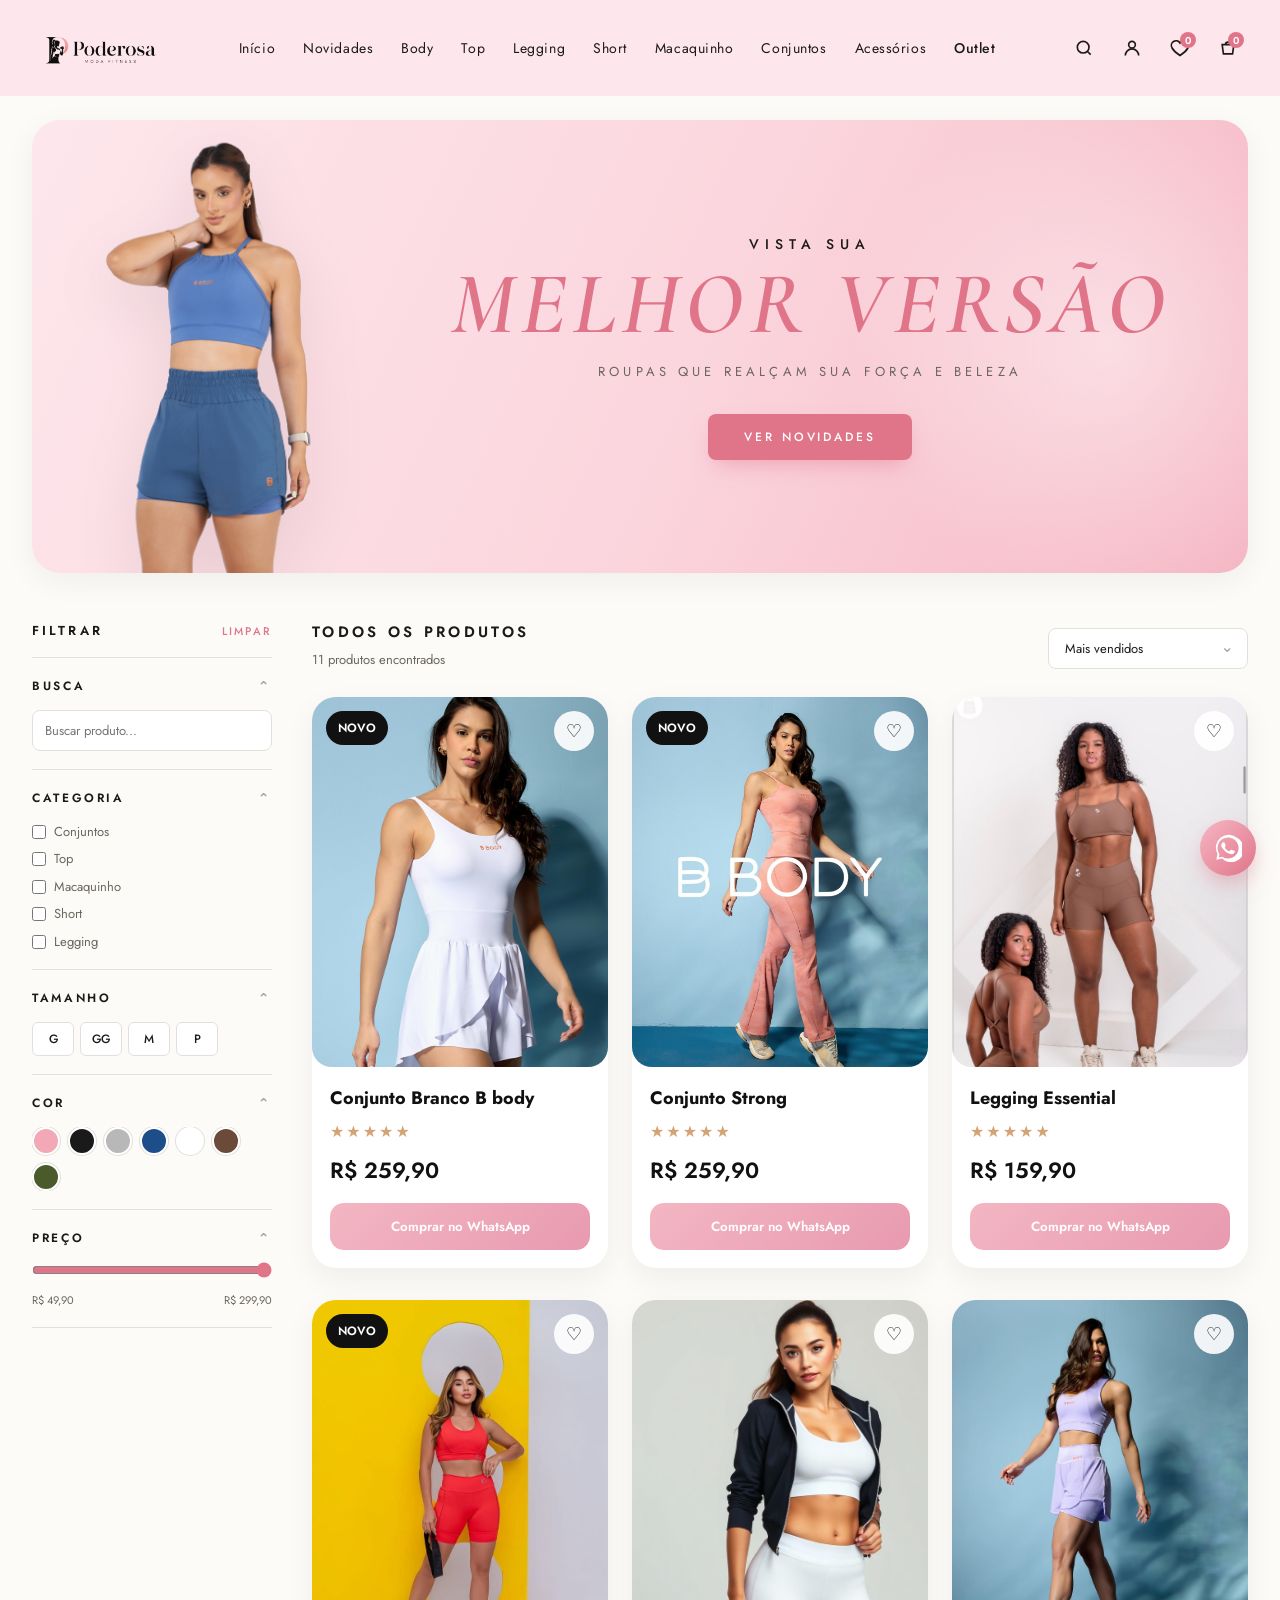
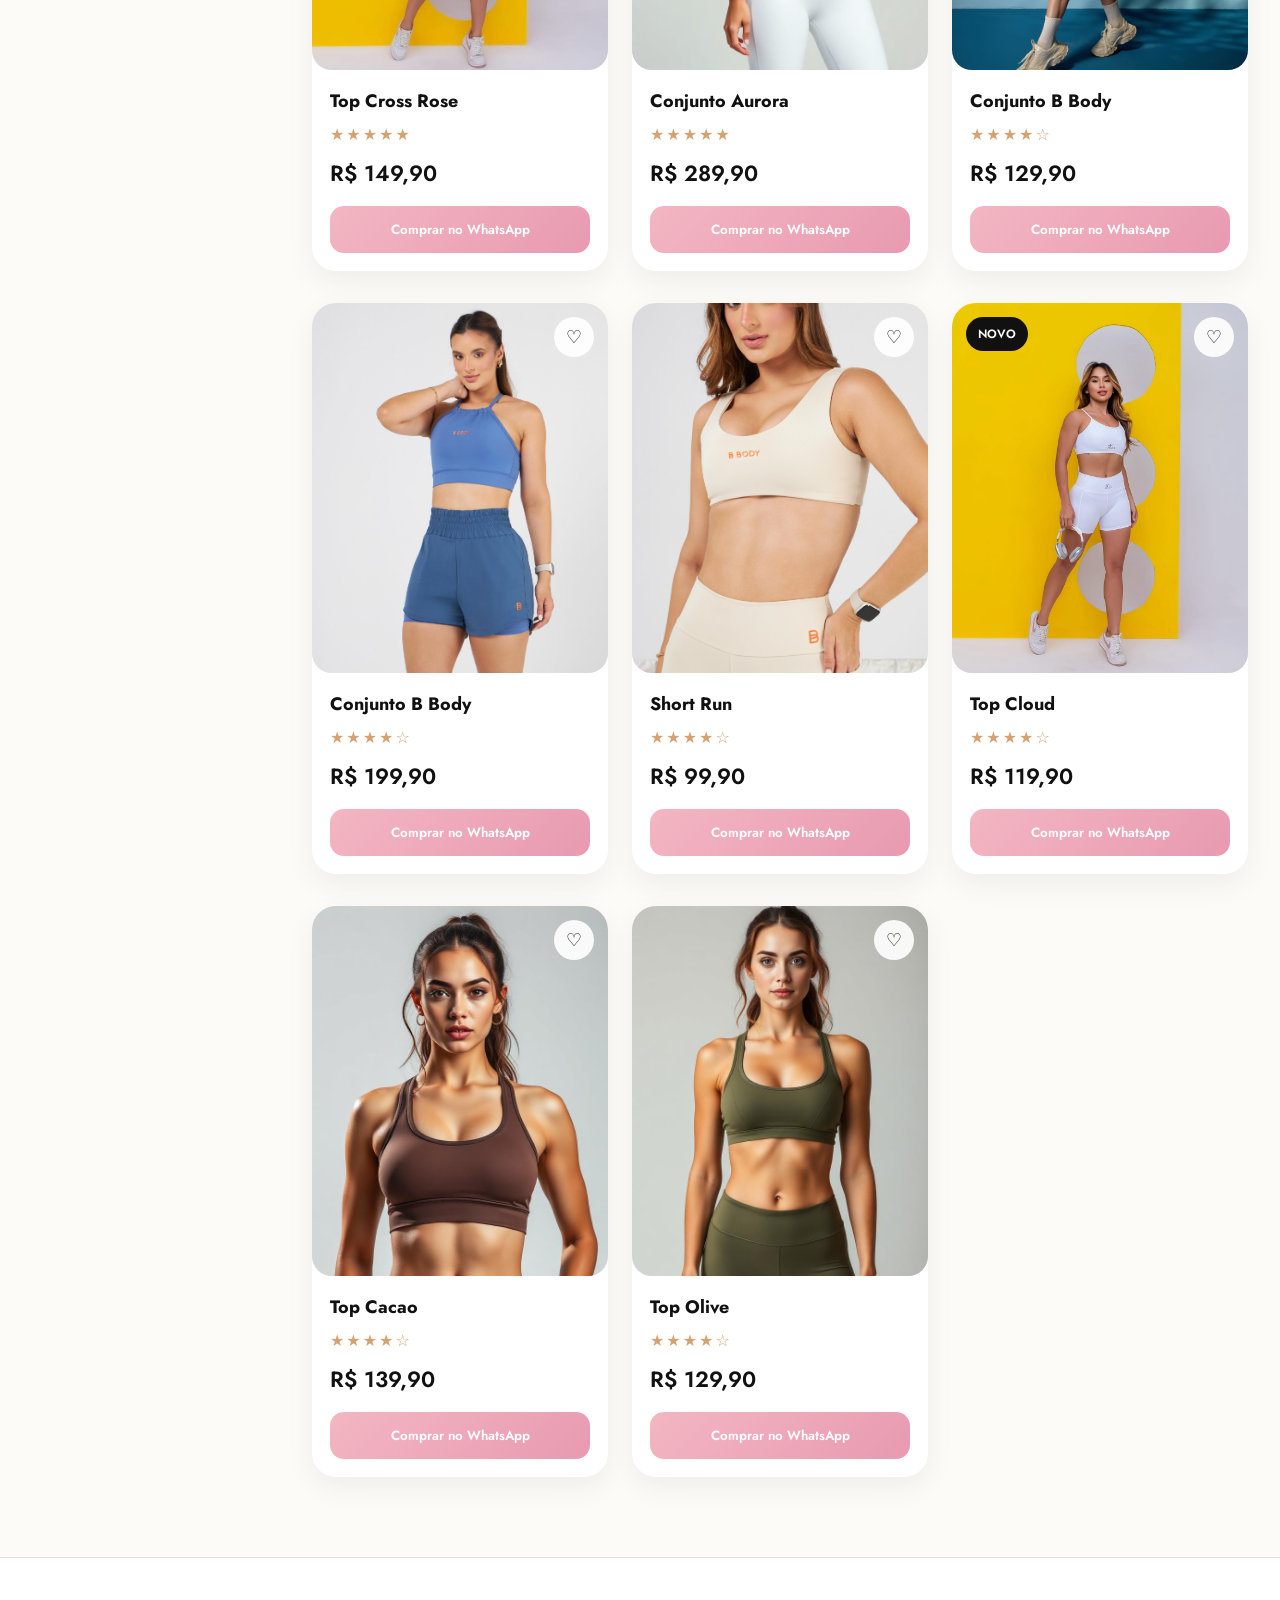
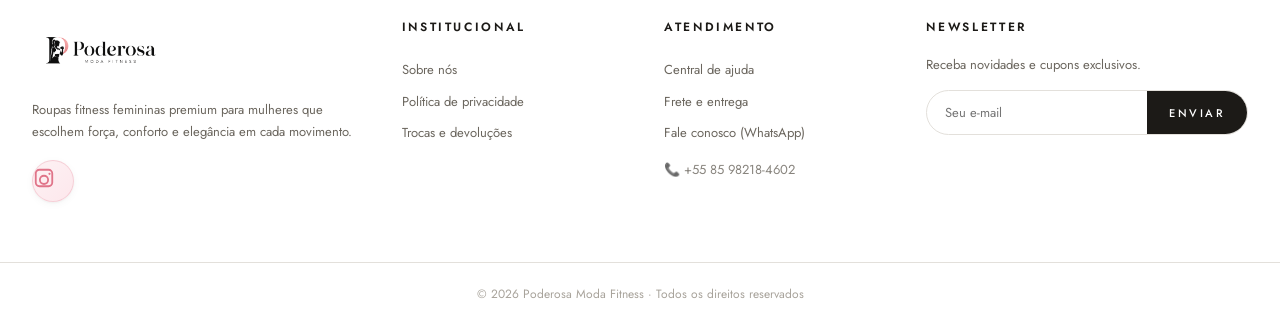
==== index.html @ 2515e21e "Initial commit: Poderosa Moda Fitness" ====
<!DOCTYPE html>
<html lang="pt-BR">
<head>
  <meta charset="UTF-8" />
  <meta name="viewport" content="width=device-width, initial-scale=1.0" />
  <title>Poderosa — Moda Fitness Premium</title>
  <meta name="description" content="Poderosa Moda Fitness — roupas femininas premium para alta performance, conforto e elegância." />
  <link rel="preconnect" href="https://fonts.googleapis.com">
  <link rel="preconnect" href="https://fonts.gstatic.com" crossorigin>
  <link href="https://fonts.googleapis.com/css2?family=Cormorant+Garamond:ital,wght@0,400;0,500;0,600;1,400&family=Jost:wght@300;400;500;600;700&display=swap" rel="stylesheet">
  <link rel="stylesheet" href="style.css" />
</head>
<body>
  <!-- HEADER -->
  <header class="header" id="header">
    <div class="header__inner">
      <a href="#" class="logo">
        <img src="assets/HEADER - Editado.png" alt="Poderosa" class="logo__img" />
      </a>

      <nav class="nav" id="nav">
        <a href="#" class="nav__link nav__link--active">Início</a>
        <a href="#">Novidades</a>
        <a href="#">Body</a>
        <a href="#">Top</a>
        <a href="#">Legging</a>
        <a href="#">Short</a>
        <a href="#">Macaquinho</a>
        <a href="#">Conjuntos</a>
        <a href="#">Acessórios</a>
        <a href="#" class="nav__outlet">Outlet</a>
      </nav>

      <div class="actions">
        <button class="icon-btn" aria-label="Buscar"><svg viewBox="0 0 24 24" fill="none" stroke="currentColor" stroke-width="2"><circle cx="11" cy="11" r="7"/><path d="m20 20-3.5-3.5"/></svg></button>
        <button class="icon-btn" aria-label="Conta"><svg viewBox="0 0 24 24" fill="none" stroke="currentColor" stroke-width="2"><circle cx="12" cy="8" r="4"/><path d="M4 21a8 8 0 0 1 16 0"/></svg></button>
        <button class="icon-btn icon-btn--badge" aria-label="Favoritos">
          <svg viewBox="0 0 24 24" fill="none" stroke="currentColor" stroke-width="2"><path d="M12 21s-7-4.5-9.5-9A5.5 5.5 0 0 1 12 6a5.5 5.5 0 0 1 9.5 6C19 16.5 12 21 12 21z"/></svg>
          <span class="badge">0</span>
        </button>
        <button class="icon-btn icon-btn--badge" aria-label="Carrinho">
          <svg viewBox="0 0 24 24" fill="none" stroke="currentColor" stroke-width="2"><path d="M5 8h14l-1.5 11h-11z"/><path d="M9 8a3 3 0 0 1 6 0"/></svg>
          <span class="badge" id="cartBadge">0</span>
        </button>
        <button class="menu-toggle" id="menuToggle" aria-label="Menu">
          <span></span><span></span><span></span>
        </button>
      </div>
    </div>
  </header>

  <!-- HERO -->
  <section class="hero">
    <div class="hero__card">
      <img src="assets/hero model 2.png" alt="Modelo fitness" class="hero__model" />
      <div class="hero__content">
        <p class="hero__eyebrow">VISTA SUA</p>
        <h1 class="hero__title">Melhor Versão</h1>
        <p class="hero__sub">Roupas que realçam sua força e beleza</p>
        <a href="#produtos" class="btn btn--primary">VER NOVIDADES</a>
      </div>
    </div>
  </section>

  <!-- PRODUTOS -->
  <section class="shop" id="produtos">
    <aside class="filters">
      <div class="filters__head">
        <h3>FILTRAR</h3>
        <button class="filters__clear" id="clearFilters">LIMPAR</button>
      </div>

      <div class="filter-group" data-group>
        <button class="filter-group__title">BUSCA <span>⌃</span></button>
        <div class="filter-group__body" style="padding:0">
          <input type="text" id="searchInput" placeholder="Buscar produto..." style="width:100%;padding:10px 12px;border:1px solid var(--gray-200);border-radius:8px;font-family:inherit;font-size:13px;" />
        </div>
      </div>

      <div class="filter-group" data-group>
        <button class="filter-group__title">CATEGORIA <span>⌃</span></button>
        <ul class="filter-group__body" data-filter="categories"></ul>
      </div>

      <div class="filter-group" data-group>
        <button class="filter-group__title">TAMANHO <span>⌃</span></button>
        <div class="filter-group__body sizes" data-filter="sizes"></div>
      </div>

      <div class="filter-group" data-group>
        <button class="filter-group__title">COR <span>⌃</span></button>
        <div class="filter-group__body colors" data-filter="colors"></div>
      </div>

      <div class="filter-group" data-group>
        <button class="filter-group__title">PREÇO <span>⌃</span></button>
        <div class="filter-group__body price">
          <input type="range" min="49" max="299" value="299" data-filter="price" />
          <div class="price__labels"><span>R$ 49,90</span><span>R$ 299,90</span></div>
        </div>
      </div>
    </aside>

    <div class="products">
      <div class="products__head">
        <div>
          <h2>TODOS OS PRODUTOS</h2>
          <p class="products__count"><span id="count">10</span> produtos encontrados</p>
        </div>
        <div class="select">
          <select>
            <option>Mais vendidos</option>
            <option>Lançamentos</option>
            <option>Menor preço</option>
            <option>Maior preço</option>
          </select>
        </div>
      </div>

      <div class="grid" id="grid"></div>
    </div>
  </section>

  <!-- FOOTER -->
  <footer class="footer">
    <div class="footer__inner">
      <div>
        <div class="logo logo--footer">
          <img src="assets/HEADER - Editado.png" alt="Poderosa" class="logo__img" />
        </div>
        <p>Roupas fitness femininas premium para mulheres que escolhem força, conforto e elegância em cada movimento.</p>
        <div class="social">
          <a class="social__link" href="https://www.instagram.com/poderosa_moda_fitnnes/" target="_blank" rel="noopener noreferrer" aria-label="Instagram">
            <svg viewBox="0 0 24 24" aria-hidden="true">
              <path d="M7 2h10a5 5 0 0 1 5 5v10a5 5 0 0 1-5 5H7a5 5 0 0 1-5-5V7a5 5 0 0 1 5-5zm10 2H7a3 3 0 0 0-3 3v10a3 3 0 0 0 3 3h10a3 3 0 0 0 3-3V7a3 3 0 0 0-3-3zm-5 4.5A5.5 5.5 0 1 1 6.5 14 5.5 5.5 0 0 1 12 8.5zm0 2a3.5 3.5 0 1 0 3.5 3.5A3.5 3.5 0 0 0 12 10.5zM18 6.2a1.2 1.2 0 1 1-1.2 1.2A1.2 1.2 0 0 1 18 6.2z"/>
            </svg>
          </a>
        </div>
      </div>

      <div>

        <h4>INSTITUCIONAL</h4>
        <a href="#">Sobre nós</a><a href="#">Política de privacidade</a><a href="#">Trocas e devoluções</a>
      </div>
      <div>
        <h4>ATENDIMENTO</h4>
        <a href="#">Central de ajuda</a><a href="#">Frete e entrega</a><a href="https://wa.me/5585982184602" target="_blank" rel="noopener noreferrer">Fale conosco (WhatsApp)</a>
        <p style="margin-top:10px;font-size:13px;opacity:.8">📞 +55 85 98218-4602</p>
      </div>
      <div>
        <h4>NEWSLETTER</h4>
        <p>Receba novidades e cupons exclusivos.</p>
        <form class="newsletter" onsubmit="event.preventDefault();this.querySelector('button').textContent='OK ✓'">
          <input type="email" placeholder="Seu e-mail" required>
          <button>ENVIAR</button>
        </form>
      </div>
    </div>
    <div class="footer__bottom">© 2026 Poderosa Moda Fitness · Todos os direitos reservados</div>
  </footer>

  <a href="https://wa.me/5585982184602" target="_blank" rel="noopener noreferrer" class="whatsapp" aria-label="WhatsApp">
    <svg viewBox="0 0 24 24" fill="white"><path d="M20 3.5A11 11 0 0 0 3 17l-1 5 5-1A11 11 0 1 0 20 3.5zM12 21a9 9 0 0 1-4.6-1.3l-.3-.2-3 .6.6-2.9-.2-.3A9 9 0 1 1 12 21zm5-6.6c-.3-.1-1.7-.8-1.9-.9s-.5-.1-.7.1-.8.9-1 1.1-.4.2-.7.1a7 7 0 0 1-3.4-3c-.3-.5.2-.5.7-1.5.1-.2 0-.3 0-.5l-1-2.2c-.2-.5-.4-.5-.6-.5h-.5a1 1 0 0 0-.7.3 3 3 0 0 0-1 2.2c0 1.3.9 2.6 1.1 2.7s2 3.1 5 4.3c1.8.7 2.5.8 3.3.7s1.7-.7 2-1.4.3-1.3.2-1.4-.3-.2-.6-.3z"/></svg>
  </a>

  <script src="products.js"></script>
  <script src="script.js"></script>
</body>
</html>
---- style.css ----
/* === Poderosa Moda Fitness — Premium === */
:root{
  --pink-50:#fdf2f4;
  --pink-100:#fde7ec;
  --pink-200:#fbd5dd;
  --pink-300:#f5b7c4;
  --pink-400:#ec8aa0;
  --pink-500:#e07489;
  --nude:#f5ecdf;
  --nude-2:#ead8c2;
  --bg:#fcfbf8;
  --white:#ffffff;
  --gray-50:#f7f6f4;
  --gray-100:#eeece8;
  --gray-200:#e3e0db;
  --gray-400:#a8a39b;
  --gray-600:#6b665e;
  --ink:#1c1a17;
  --shadow-sm:0 1px 2px rgba(28,26,23,.04), 0 2px 8px rgba(28,26,23,.04);
  --shadow-md:0 8px 30px rgba(28,26,23,.06);
  --radius:18px;
  --radius-sm:10px;
  --ease:cubic-bezier(.4,0,.2,1);
  --serif:'Cormorant Garamond', serif;
  --sans:'Jost', system-ui, sans-serif;
}

*{box-sizing:border-box;margin:0;padding:0}
html{scroll-behavior:smooth}
body{
  font-family:var(--sans);
  background:var(--bg);
  color:var(--ink);
  font-weight:400;
  line-height:1.5;
  -webkit-font-smoothing:antialiased;
}
a{color:inherit;text-decoration:none}
button{font-family:inherit;cursor:pointer;border:none;background:none;color:inherit}
img{display:block;max-width:100%}

/* === Top Bar === */
.topbar{background:var(--pink-100);color:var(--ink);font-size:12px;letter-spacing:.02em}
.topbar__inner{
  max-width:1440px;margin:0 auto;padding:10px 32px;
  display:flex;justify-content:space-between;gap:24px;flex-wrap:wrap;align-items:center;
}
.topbar__item{display:inline-flex;align-items:center;gap:8px;color:var(--gray-600)}
.topbar__item strong{color:var(--ink);font-weight:600}

/* === Header === */
.header{
  position:sticky;top:0;z-index:50;
  background:var(--pink-100);
  transition:background .3s var(--ease), box-shadow .3s var(--ease), padding .3s var(--ease);
}
.header.scrolled{background:rgba(253,231,236,.85);backdrop-filter:blur(14px);box-shadow:var(--shadow-sm)}
.header__inner{
  max-width:1440px;margin:0 auto;padding:18px 32px;
  display:flex;align-items:center;justify-content:space-between;gap:32px;
}
.logo{display:inline-flex;align-items:center;flex-shrink:0}
.logo__img{height:60px;width:auto;display:block}

.nav{
  display:flex;justify-content:center;gap:28px;font-size:14px;letter-spacing:.04em;
  flex:1;margin:0 16px;
}
.nav a{position:relative;color:var(--ink);padding:6px 0;transition:color .25s var(--ease);white-space:nowrap}
.nav a:after{content:"";position:absolute;left:50%;bottom:0;width:0;height:1px;background:var(--pink-500);transition:all .35s var(--ease);transform:translateX(-50%)}
.nav a:hover{color:var(--pink-500)}
.nav a:hover:after{width:100%}
.nav__link--active{color:var(--pink-500)}
.nav__outlet{color:var(--pink-500);font-weight:500}

.actions{display:flex;align-items:center;gap:8px;flex-shrink:0}
.icon-btn{width:40px;height:40px;display:inline-grid;place-items:center;border-radius:50%;color:var(--ink);transition:all .25s var(--ease);position:relative}
.icon-btn svg{width:20px;height:20px}
.icon-btn:hover{background:rgba(255,255,255,.55);color:var(--pink-500);transform:translateY(-1px)}
.badge{position:absolute;top:4px;right:4px;background:var(--pink-500);color:#fff;font-size:10px;width:16px;height:16px;border-radius:50%;display:grid;place-items:center;font-weight:600}

.menu-toggle{display:none;flex-direction:column;gap:5px;width:40px;height:40px;align-items:center;justify-content:center}
.menu-toggle span{display:block;width:22px;height:1.5px;background:var(--ink);transition:.3s var(--ease)}
.menu-toggle.open span:nth-child(1){transform:translateY(6.5px) rotate(45deg)}
.menu-toggle.open span:nth-child(2){opacity:0}
.menu-toggle.open span:nth-child(3){transform:translateY(-6.5px) rotate(-45deg)}

/* === Hero === */
.hero{max-width:1440px;margin:24px auto 0;padding:0 32px}
.hero__card{
  position:relative;
  background:linear-gradient(115deg,var(--pink-100) 0%,var(--pink-200) 55%,var(--pink-300) 100%);
  border-radius:28px;
  min-height:380px;
  display:grid;
  grid-template-columns:340px 1fr;
  align-items:center;
  overflow:hidden;
  box-shadow:var(--shadow-md);
}
.hero__card:before{
  content:"";position:absolute;right:-120px;top:50%;transform:translateY(-50%);
  width:520px;height:520px;border-radius:50%;
  background:radial-gradient(circle,rgba(255,255,255,.45),rgba(255,255,255,0) 70%);
}
.hero__model{
  align-self:stretch;width:340px;height:100%;margin:0;
  object-fit:cover;object-position:center;
  filter:drop-shadow(0 20px 30px rgba(0,0,0,.08));
  animation:floatIn 1s var(--ease) both;
}
.hero__content{
  padding:48px 40px;text-align:center;
  animation:fadeUp .9s .15s var(--ease) both;
  position:relative;z-index:1;
  display:flex;flex-direction:column;align-items:center;justify-content:center;
}
.hero__eyebrow{
  font-size:14px;letter-spacing:.42em;color:var(--ink);margin-bottom:8px;
  font-weight:500;text-transform:uppercase;
}
.hero__title{
  font-family:var(--serif);font-style:italic;font-weight:600;
  font-size:clamp(52px,7vw,88px);line-height:.95;
  color:var(--pink-500);
  letter-spacing:.06em;text-transform:uppercase;
  margin-bottom:16px;
}
.hero__sub{
  font-size:13px;letter-spacing:.32em;color:var(--gray-600);
  margin-bottom:32px;text-transform:uppercase;
}
.btn{
  display:inline-block;padding:14px 36px;border-radius:8px;
  font-size:12px;letter-spacing:.24em;font-weight:500;
  transition:all .35s var(--ease);
  text-transform:uppercase;
}
.btn--primary{
  background:var(--pink-500);
  color:#fff;box-shadow:0 10px 22px -8px rgba(224,116,137,.55);
}
.btn--primary:hover{transform:translateY(-2px);box-shadow:0 14px 28px -8px rgba(224,116,137,.7)}

@keyframes floatIn{from{opacity:0;transform:translateY(20px)}to{opacity:1;transform:translateY(0)}}
@keyframes fadeUp{from{opacity:0;transform:translateY(16px)}to{opacity:1;transform:translateY(0)}}

/* === Shop === */
.shop{max-width:1440px;margin:48px auto;padding:0 32px;display:grid;grid-template-columns:240px 1fr;gap:40px}

.filters{position:sticky;top:120px;align-self:start}
.filters__head{display:flex;justify-content:space-between;align-items:center;padding-bottom:16px;border-bottom:1px solid var(--gray-200)}
.filters__head h3{font-size:13px;letter-spacing:.24em;font-weight:600}
.filters__clear{font-size:11px;letter-spacing:.2em;color:var(--pink-500);font-weight:500;transition:opacity .2s}
.filters__clear:hover{opacity:.7}

.filter-group{border-bottom:1px solid var(--gray-200);padding:18px 0}
.filter-group__title{width:100%;display:flex;justify-content:space-between;align-items:center;font-size:12px;letter-spacing:.22em;font-weight:600}
.filter-group__title span{transition:transform .3s var(--ease);font-size:14px;color:var(--gray-400)}
.filter-group.collapsed .filter-group__title span{transform:rotate(180deg)}
.filter-group__body{margin-top:14px;list-style:none;display:flex;flex-direction:column;gap:8px;overflow:hidden;transition:.35s var(--ease)}
.filter-group.collapsed .filter-group__body{max-height:0;margin-top:0;opacity:0}
.filter-group__body label{display:flex;align-items:center;gap:8px;font-size:13px;color:var(--gray-600);cursor:pointer;transition:color .2s}
.filter-group__body label:hover{color:var(--ink)}
.filter-group__body em{font-style:normal;color:var(--gray-400);font-size:12px}
.filter-group__body input[type=checkbox]{accent-color:var(--pink-500);width:14px;height:14px}

.sizes{flex-direction:row;flex-wrap:wrap;gap:6px}
.size{width:42px;height:34px;border:1px solid var(--gray-200);border-radius:6px;font-size:12px;font-weight:500;color:var(--ink);transition:all .2s var(--ease);background:#fff}
.size:hover,.size.active{border-color:var(--pink-400);background:var(--pink-50);color:var(--pink-500)}

.colors{flex-direction:row;flex-wrap:wrap;gap:8px}
.swatch{width:28px;height:28px;border-radius:50%;background:var(--c);border:2px solid #fff;box-shadow:0 0 0 1px var(--gray-200);transition:transform .2s var(--ease), box-shadow .2s}
.swatch:hover,.swatch.active{transform:scale(1.12);box-shadow:0 0 0 2px var(--pink-400)}

.price input[type=range]{width:100%;accent-color:var(--pink-500)}
.price__labels{display:flex;justify-content:space-between;font-size:11px;color:var(--gray-600);margin-top:6px}

/* === Products === */
.products__head{display:flex;justify-content:space-between;align-items:flex-end;margin-bottom:28px;flex-wrap:wrap;gap:16px}
.products__head h2{font-size:15px;letter-spacing:.22em;font-weight:600}
.products__count{font-size:13px;color:var(--gray-600);margin-top:6px}
.select{position:relative}
.select:after{content:"⌄";position:absolute;right:14px;top:50%;transform:translateY(-60%);color:var(--gray-400);pointer-events:none}
.select select{appearance:none;padding:10px 38px 10px 16px;border:1px solid var(--gray-200);background:#fff;border-radius:8px;font-family:inherit;font-size:13px;color:var(--ink);cursor:pointer;min-width:200px}

.grid{display:grid;grid-template-columns:repeat(auto-fill,minmax(250px,1fr));gap:32px 24px}

/* PRODUCT CARD */
.product-card {
  background: #fff;
  border-radius: 24px;
  overflow: hidden;
  position: relative;
  transition: 0.4s ease;
  box-shadow: 0 10px 30px rgba(0,0,0,0.06);
  cursor: pointer;
}
.product-card:hover {
  transform: translateY(-8px);
  box-shadow: 0 18px 40px rgba(0,0,0,0.12);
}
.product-image {
  position: relative;
  width: 100%;
  aspect-ratio: 4/5;
  overflow: hidden;
  border-radius: 20px;
  background: #f5f5f5;
}
.product-image img {
  position: absolute;
  inset: 0;
  width: 100%;
  height: 100%;
  object-fit: cover;
  transition: opacity 0.5s ease, transform 0.6s ease;
}
.main-img { opacity: 1; z-index: 1; }
.hover-img { opacity: 0; z-index: 2; }
.product-card:hover .hover-img { opacity: 1; transform: scale(1.03); }
.product-card:hover .main-img { opacity: 0; }
.product-info { padding: 18px; }
.product-info h3 { font-size: 18px; margin-bottom: 8px; color: #111; }
.product-info .stars { color: #d4a373; margin-bottom: 10px; letter-spacing: 2px; }
.product-info .price { font-size: 22px; font-weight: 600; margin-bottom: 16px; color: #111; }
.buy-btn {
  width: 100%; border: none; padding: 14px; border-radius: 14px;
  background: linear-gradient(135deg, #f3b6c3, #e89ab0);
  color: white; font-weight: 600; cursor: pointer; transition: 0.3s ease;
}
.buy-btn:hover { transform: translateY(-2px); opacity: 0.95; }
.favorite {
  width: 40px; height: 40px; border-radius: 50%; border: none;
  background: rgba(255,255,255,0.9); backdrop-filter: blur(10px);
  cursor: pointer; font-size: 18px; display: grid; place-items: center; transition: 0.3s;
}
.favorite.active { color: #e07489; }
.product-actions { position: absolute; top: 14px; right: 14px; z-index: 5; }
.badge-product {
  position: absolute; top: 14px; left: 14px; z-index: 5;
  background: #111; color: white; padding: 8px 12px; border-radius: 50px; font-size: 12px; font-weight: 600;
}

/* === MODAL === */
.product-modal {
  position: fixed; inset: 0;
  background: rgba(0,0,0,0.65);
  backdrop-filter: blur(8px);
  display: flex;
  align-items: center;
  justify-content: center;
  z-index: 9999;
  padding: 20px;
}
.modal-content {
  background: white;
  width: 100%;
  max-width: 1100px;
  border-radius: 30px;
  display: flex;
  gap: 40px;
  padding: 40px;
  align-items: flex-start;
  animation: fadeUp 0.3s ease;
  position: relative;
}
.close-modal {
  position: absolute; top: 20px; right: 20px;
  width: 50px; height: 50px; border-radius: 50%;
  border: none; background: white; font-size: 28px;
  cursor: pointer; z-index: 10;
  display: grid; place-items: center;
  box-shadow: 0 4px 12px rgba(0,0,0,0.1);
}
.modal-gallery { flex: 1; min-width: 0; }
.main-modal-image { width: 100%; border-radius: 20px; margin-bottom: 20px; }
.thumbs { display: flex; gap: 12px; }
.thumb {
  width: 80px; height: 100px;
  object-fit: cover;
  border-radius: 12px;
  cursor: pointer;
  border: 2px solid transparent;
  transition: border-color 0.3s;
}
.thumb.active { border-color: #e89ab0; }
.modal-info { flex: 1; display: flex; flex-direction: column; justify-content: center; padding-top: 20px; }
.modal-info h2 { font-size: 42px; margin-bottom: 14px; }
.modal-price { font-size: 28px; font-weight: 700; margin-bottom: 20px; }
.modal-info p { color: #666; margin-bottom: 24px; line-height: 1.6; }

/* === Footer === */
.footer{background:#fff;border-top:1px solid var(--gray-200);margin-top:80px}
.footer__inner{max-width:1440px;margin:0 auto;padding:60px 32px;display:grid;grid-template-columns:1.5fr 1fr 1fr 1.5fr;gap:48px}
.footer h4{font-size:12px;letter-spacing:.22em;margin-bottom:18px;font-weight:600}
.footer a{display:block;font-size:13px;color:var(--gray-600);padding:6px 0;transition:color .2s}
.footer a:hover{color:var(--pink-500)}
.footer p{font-size:13px;color:var(--gray-600);margin-top:14px;line-height:1.7}
.newsletter{display:flex;margin-top:14px;border:1px solid var(--gray-200);border-radius:50px;overflow:hidden}
.newsletter input{flex:1;padding:12px 18px;border:none;outline:none;font-family:inherit;font-size:13px;background:transparent}
.newsletter button{padding:0 22px;background:var(--ink);color:#fff;font-size:11px;letter-spacing:.22em;font-weight:500}
.footer__bottom{border-top:1px solid var(--gray-200);text-align:center;padding:22px;font-size:12px;color:var(--gray-400)}

/* === Instagram (footer) === */
.social{margin-top:16px;display:flex;gap:12px;align-items:center}
.social__link{
  width:42px;height:42px;border-radius:50%;
  display:grid;place-items:center;
  background:linear-gradient(135deg,var(--pink-50),var(--pink-100));
  border:1px solid rgba(224,116,137,.25);
  color:var(--pink-500);
  box-shadow:var(--shadow-sm);
  transition:transform .2s var(--ease);
}
.social__link svg{width:22px;height:22px;fill:var(--pink-500)}
.social__link:hover{transform:translateY(-2px)}

/* === Whatsapp CTA === */
.whatsapp-cta{
  text-align:center;padding:48px 0 16px;
}
.whatsapp-cta .btn--whatsapp{
  display:inline-flex;align-items:center;
  background:#25d366;color:#fff;
  padding:16px 40px;border-radius:50px;
  font-size:14px;letter-spacing:.12em;font-weight:600;
  box-shadow:0 10px 22px -8px rgba(37,211,102,.55);
  transition:all .35s var(--ease);
}
.whatsapp-cta .btn--whatsapp:hover{
  transform:translateY(-3px);
  box-shadow:0 14px 28px -8px rgba(37,211,102,.7);
  background:#20ba5c;
}
.whatsapp-cta__phone{
  margin-top:12px;font-size:15px;color:var(--gray-600);letter-spacing:.06em;
}

/* === Whatsapp floating === */
.whatsapp{
  position:fixed;right:24px;bottom:24px;width:56px;height:56px;border-radius:50%;
  background:linear-gradient(135deg,var(--pink-300),var(--pink-500));
  display:grid;place-items:center;z-index:40;
  box-shadow:0 10px 25px -6px rgba(224,116,137,.6);
  transition:transform .3s var(--ease), box-shadow .3s var(--ease);
}
.whatsapp svg{width:28px;height:28px;fill:#ffffff}

.whatsapp:hover{transform:scale(1.08) rotate(-4deg);box-shadow:0 16px 35px -10px rgba(224,116,137,.7)}


/* === Responsive === */
@media (max-width:1100px){
  .nav{gap:18px;font-size:13px}
  .hero__card{grid-template-columns:280px 1fr;min-height:340px}
  .hero__model{width:280px}
}
@media (max-width:900px){
  .header__inner{display:flex;align-items:center;justify-content:space-between;gap:16px}
  .menu-toggle{display:flex}
  .nav{
    position:absolute;top:100%;left:0;right:0;
    flex-direction:column;background:#fff;
    padding:24px;gap:18px;align-items:flex-start;
    transform:translateY(-12px);opacity:0;pointer-events:none;
    transition:.3s var(--ease);box-shadow:var(--shadow-md);
    flex:unset;margin:0;
  }
  .nav.open{transform:translateY(0);opacity:1;pointer-events:auto}
  .actions .icon-btn:nth-child(-n+2){display:none}
  .shop{grid-template-columns:1fr;gap:32px}
  .filters{position:static;display:grid;grid-template-columns:1fr 1fr;gap:8px 24px}
  .filters__head{grid-column:1/-1}
  .hero__card{grid-template-columns:1fr;text-align:center;padding-bottom:24px}
  .hero__card:before{display:none}
  .hero__model{height:300px;margin:0 auto;align-self:center;margin-top:18px;width:auto}
  .footer__inner{grid-template-columns:1fr 1fr;gap:36px}
  .modal-content{flex-direction:column;padding:20px;max-height:90vh;overflow-y:auto}
  .modal-info{padding-top:0}
  .thumb{width:65px;height:80px}
}
@media (max-width:560px){
  .topbar__inner{justify-content:center;padding:8px 16px;gap:14px}
  .topbar__item:nth-child(3){display:none}
  .header__inner{padding:14px 16px}
  .hero{padding:0 16px}
  .shop{padding:0 16px;margin:32px auto}
  .grid{grid-template-columns:repeat(2,1fr);gap:20px 12px}
  .product-info{padding:12px}
  .product-info h3{font-size:15px}
  .product-info .price{font-size:18px}
  .footer__inner{grid-template-columns:1fr;padding:40px 24px}
  .hero__title{font-size:54px}
  .filters{grid-template-columns:1fr}
}
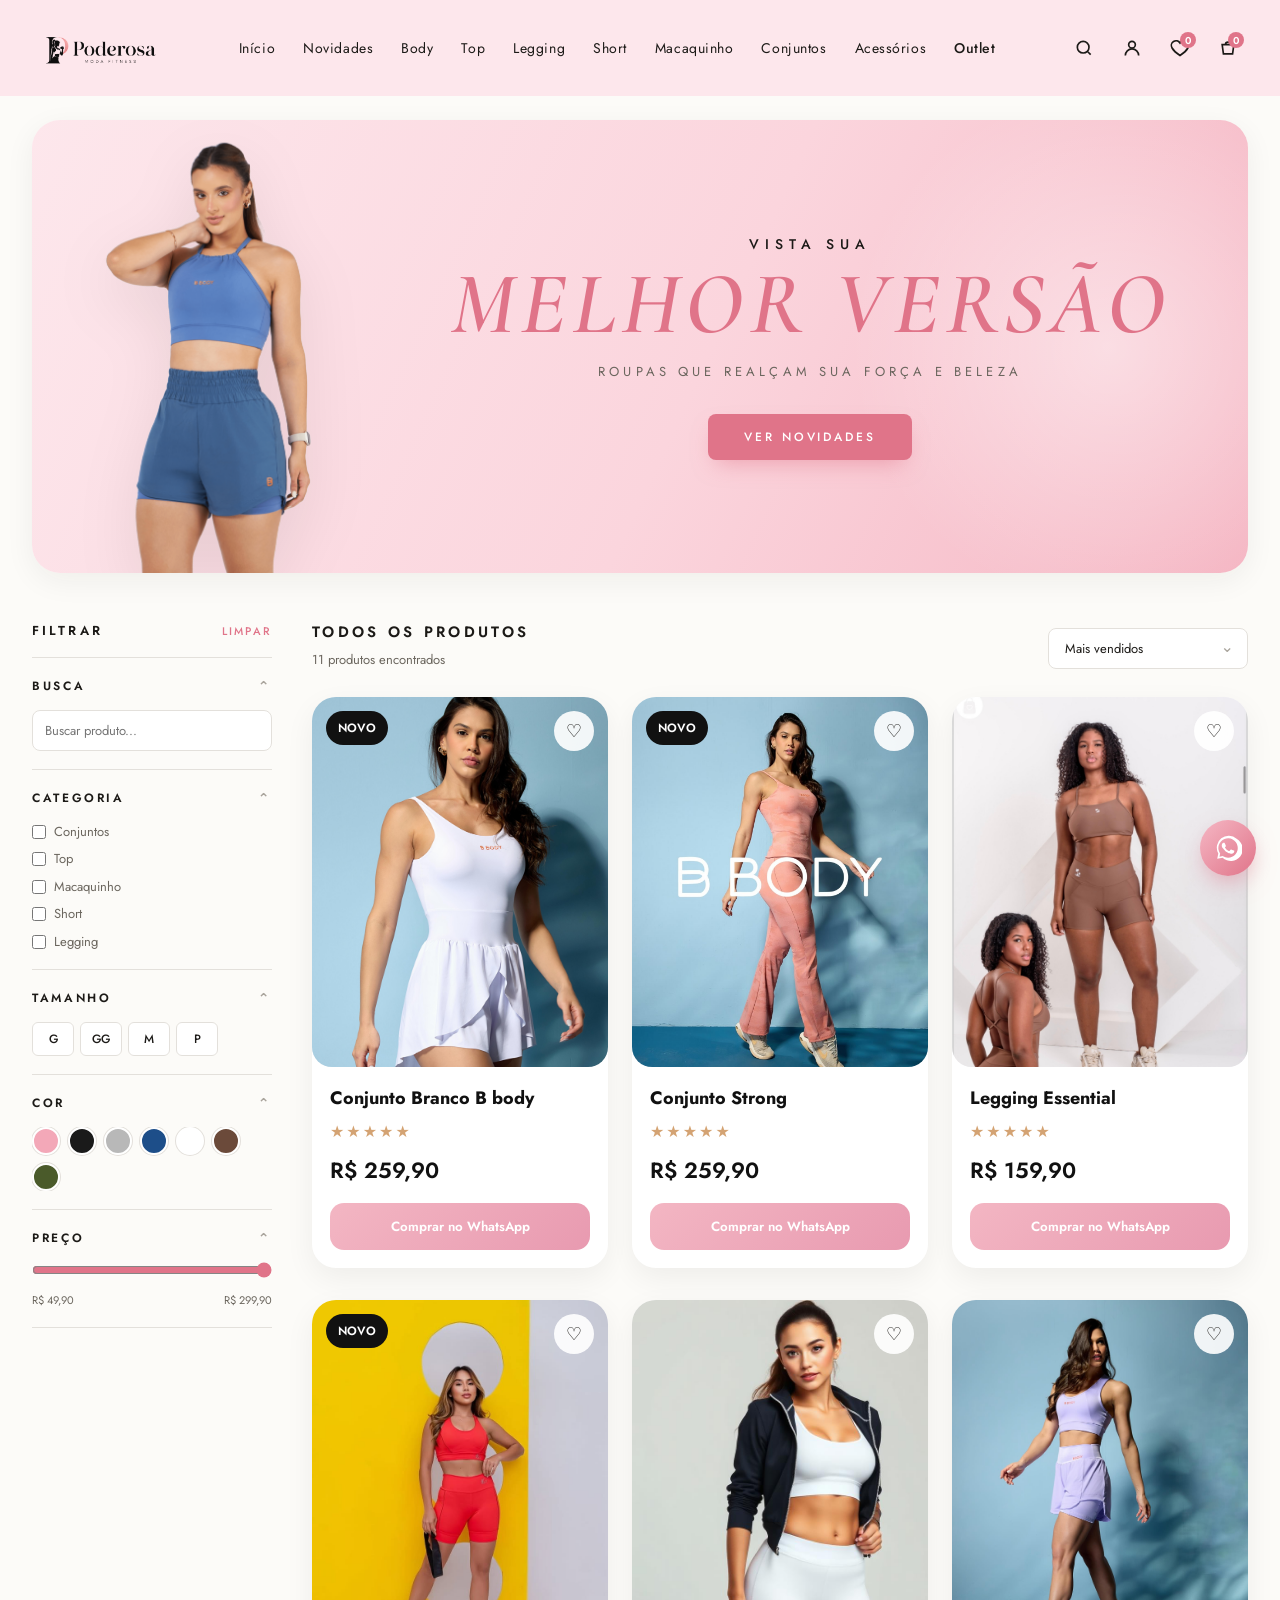
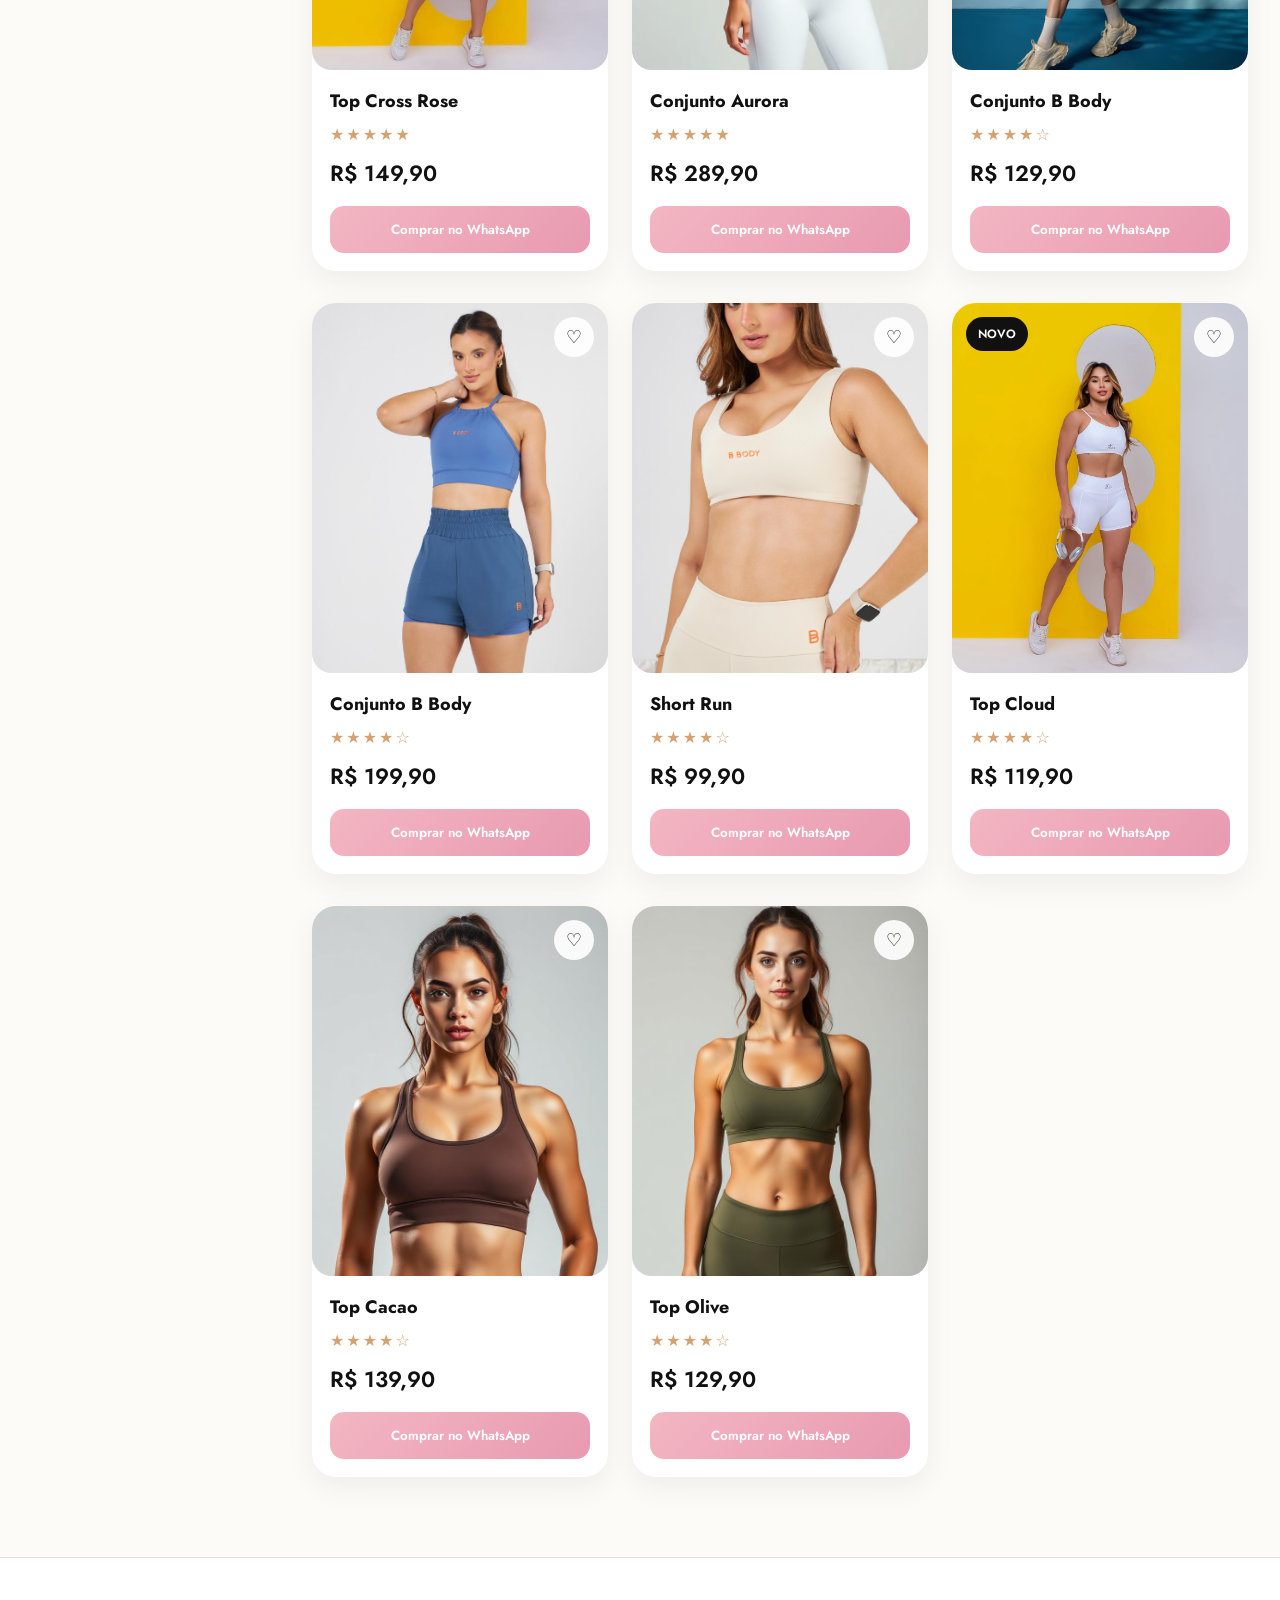
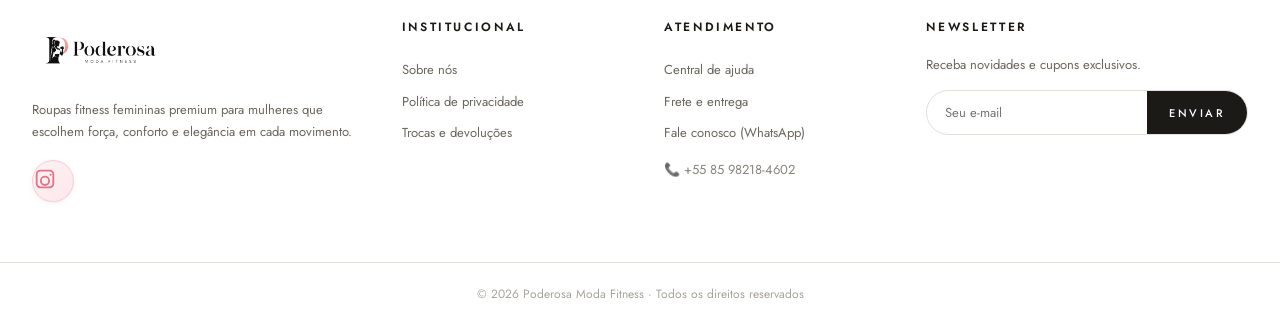
==== commit 7ea97f52: "Fix: Instagram icon alignment, WhatsApp button centering, SVG viewBox" ====
--- a/index.html
+++ b/index.html
@@ -131,7 +131,7 @@
         <p>Roupas fitness femininas premium para mulheres que escolhem força, conforto e elegância em cada movimento.</p>
         <div class="social">
           <a class="social__link" href="https://www.instagram.com/poderosa_moda_fitnnes/" target="_blank" rel="noopener noreferrer" aria-label="Instagram">
-            <svg viewBox="0 0 24 24" aria-hidden="true">
+            <svg viewBox="-1 -1 26 26" aria-hidden="true">
               <path d="M7 2h10a5 5 0 0 1 5 5v10a5 5 0 0 1-5 5H7a5 5 0 0 1-5-5V7a5 5 0 0 1 5-5zm10 2H7a3 3 0 0 0-3 3v10a3 3 0 0 0 3 3h10a3 3 0 0 0 3-3V7a3 3 0 0 0-3-3zm-5 4.5A5.5 5.5 0 1 1 6.5 14 5.5 5.5 0 0 1 12 8.5zm0 2a3.5 3.5 0 1 0 3.5 3.5A3.5 3.5 0 0 0 12 10.5zM18 6.2a1.2 1.2 0 1 1-1.2 1.2A1.2 1.2 0 0 1 18 6.2z"/>
             </svg>
           </a>
@@ -161,7 +161,7 @@
   </footer>
 
   <a href="https://wa.me/5585982184602" target="_blank" rel="noopener noreferrer" class="whatsapp" aria-label="WhatsApp">
-    <svg viewBox="0 0 24 24" fill="white"><path d="M20 3.5A11 11 0 0 0 3 17l-1 5 5-1A11 11 0 1 0 20 3.5zM12 21a9 9 0 0 1-4.6-1.3l-.3-.2-3 .6.6-2.9-.2-.3A9 9 0 1 1 12 21zm5-6.6c-.3-.1-1.7-.8-1.9-.9s-.5-.1-.7.1-.8.9-1 1.1-.4.2-.7.1a7 7 0 0 1-3.4-3c-.3-.5.2-.5.7-1.5.1-.2 0-.3 0-.5l-1-2.2c-.2-.5-.4-.5-.6-.5h-.5a1 1 0 0 0-.7.3 3 3 0 0 0-1 2.2c0 1.3.9 2.6 1.1 2.7s2 3.1 5 4.3c1.8.7 2.5.8 3.3.7s1.7-.7 2-1.4.3-1.3.2-1.4-.3-.2-.6-.3z"/></svg>
+    <svg viewBox="-1 -1 26 26" fill="white"><path d="M20 3.5A11 11 0 0 0 3 17l-1 5 5-1A11 11 0 1 0 20 3.5zM12 21a9 9 0 0 1-4.6-1.3l-.3-.2-3 .6.6-2.9-.2-.3A9 9 0 1 1 12 21zm5-6.6c-.3-.1-1.7-.8-1.9-.9s-.5-.1-.7.1-.8.9-1 1.1-.4.2-.7.1a7 7 0 0 1-3.4-3c-.3-.5.2-.5.7-1.5.1-.2 0-.3 0-.5l-1-2.2c-.2-.5-.4-.5-.6-.5h-.5a1 1 0 0 0-.7.3 3 3 0 0 0-1 2.2c0 1.3.9 2.6 1.1 2.7s2 3.1 5 4.3c1.8.7 2.5.8 3.3.7s1.7-.7 2-1.4.3-1.3.2-1.4-.3-.2-.6-.3z"/></svg>
   </a>
 
   <script src="products.js"></script>
--- a/style.css
+++ b/style.css
@@ -25,7 +25,7 @@
   --sans:'Jost', system-ui, sans-serif;
 }
 
-*{box-sizing:border-box;margin:0;padding:0}
+*{box-sizing:border-box;margin:0;padding:0;-webkit-tap-highlight-color:transparent}
 html{scroll-behavior:smooth}
 body{
   font-family:var(--sans);
@@ -306,14 +306,16 @@
 .social{margin-top:16px;display:flex;gap:12px;align-items:center}
 .social__link{
   width:42px;height:42px;border-radius:50%;
-  display:grid;place-items:center;
+  display:flex;align-items:center;justify-content:center;
   background:linear-gradient(135deg,var(--pink-50),var(--pink-100));
   border:1px solid rgba(224,116,137,.25);
   color:var(--pink-500);
   box-shadow:var(--shadow-sm);
   transition:transform .2s var(--ease);
-}
-.social__link svg{width:22px;height:22px;fill:var(--pink-500)}
+  overflow:hidden;
+  flex-shrink:0;
+}
+.social__link svg{width:24px;height:24px;fill:var(--pink-500);display:block;flex-shrink:0}
 .social__link:hover{transform:translateY(-2px)}
 
 /* === Whatsapp CTA === */
@@ -341,11 +343,12 @@
 .whatsapp{
   position:fixed;right:24px;bottom:24px;width:56px;height:56px;border-radius:50%;
   background:linear-gradient(135deg,var(--pink-300),var(--pink-500));
-  display:grid;place-items:center;z-index:40;
+  display:flex;align-items:center;justify-content:center;z-index:40;
   box-shadow:0 10px 25px -6px rgba(224,116,137,.6);
   transition:transform .3s var(--ease), box-shadow .3s var(--ease);
-}
-.whatsapp svg{width:28px;height:28px;fill:#ffffff}
+  overflow:hidden;
+}
+.whatsapp svg{width:28px;height:28px;fill:#ffffff;display:block;flex-shrink:0}
 
 .whatsapp:hover{transform:scale(1.08) rotate(-4deg);box-shadow:0 16px 35px -10px rgba(224,116,137,.7)}
 
@@ -362,35 +365,68 @@
   .nav{
     position:absolute;top:100%;left:0;right:0;
     flex-direction:column;background:#fff;
-    padding:24px;gap:18px;align-items:flex-start;
+    padding:24px;gap:0;align-items:stretch;
     transform:translateY(-12px);opacity:0;pointer-events:none;
     transition:.3s var(--ease);box-shadow:var(--shadow-md);
-    flex:unset;margin:0;
+    flex:unset;margin:0;z-index:100;
   }
   .nav.open{transform:translateY(0);opacity:1;pointer-events:auto}
+  .nav a{
+    padding:14px 0;font-size:15px;
+    border-bottom:1px solid var(--gray-100);
+  }
+  .nav a:last-child{border-bottom:none}
+  .nav a:after{display:none}
   .actions .icon-btn:nth-child(-n+2){display:none}
   .shop{grid-template-columns:1fr;gap:32px}
-  .filters{position:static;display:grid;grid-template-columns:1fr 1fr;gap:8px 24px}
+  .filters{position:static;display:grid;grid-template-columns:1fr 1fr;gap:8px 16px}
   .filters__head{grid-column:1/-1}
-  .hero__card{grid-template-columns:1fr;text-align:center;padding-bottom:24px}
+  .hero__card{grid-template-columns:1fr;text-align:center;padding:32px 24px 24px}
   .hero__card:before{display:none}
-  .hero__model{height:300px;margin:0 auto;align-self:center;margin-top:18px;width:auto}
+  .hero__model{height:260px;margin:0 auto;align-self:center;margin-top:0;width:auto;max-width:280px}
+  .hero__eyebrow{font-size:12px;letter-spacing:.3em}
+  .hero__sub{font-size:11px;letter-spacing:.2em;margin-bottom:24px}
+  .btn{padding:16px 32px;font-size:13px;width:100%;text-align:center}
   .footer__inner{grid-template-columns:1fr 1fr;gap:36px}
   .modal-content{flex-direction:column;padding:20px;max-height:90vh;overflow-y:auto}
   .modal-info{padding-top:0}
+  .modal-info h2{font-size:28px}
+  .modal-price{font-size:22px}
   .thumb{width:65px;height:80px}
+  .whatsapp{width:52px;height:52px;right:16px;bottom:16px}
+  .whatsapp svg{width:24px;height:24px}
 }
 @media (max-width:560px){
   .topbar__inner{justify-content:center;padding:8px 16px;gap:14px}
   .topbar__item:nth-child(3){display:none}
-  .header__inner{padding:14px 16px}
-  .hero{padding:0 16px}
-  .shop{padding:0 16px;margin:32px auto}
-  .grid{grid-template-columns:repeat(2,1fr);gap:20px 12px}
-  .product-info{padding:12px}
-  .product-info h3{font-size:15px}
-  .product-info .price{font-size:18px}
-  .footer__inner{grid-template-columns:1fr;padding:40px 24px}
-  .hero__title{font-size:54px}
-  .filters{grid-template-columns:1fr}
-}+  .header__inner{padding:12px 16px}
+  .logo__img{height:48px}
+  .hero{padding:0 12px}
+  .hero__card{padding:28px 16px 20px;border-radius:20px}
+  .hero__model{height:200px;max-width:220px}
+  .hero__title{font-size:42px;margin-bottom:12px}
+  .hero__sub{font-size:10px;margin-bottom:20px}
+  .btn{padding:15px 24px;font-size:12px}
+  .shop{padding:0 12px;margin:24px auto}
+  .products__head h2{font-size:13px;letter-spacing:.15em}
+  .grid{grid-template-columns:repeat(2,1fr);gap:12px 10px}
+  .product-card{border-radius:16px}
+  .product-image{border-radius:14px}
+  .product-info{padding:10px}
+  .product-info h3{font-size:13px;margin-bottom:4px}
+  .product-info .stars{font-size:11px;margin-bottom:6px}
+  .product-info .price{font-size:16px;margin-bottom:10px}
+  .buy-btn{padding:10px;border-radius:10px;font-size:12px}
+  .filters{grid-template-columns:1fr;gap:0}
+  .filter-group{padding:14px 0}
+  .footer__inner{grid-template-columns:1fr;padding:32px 16px;gap:28px}
+  .footer h4{font-size:11px}
+  .footer a{font-size:12px;padding:5px 0}
+  .newsletter{flex-direction:column;border-radius:12px}
+  .newsletter input{padding:14px 16px}
+  .newsletter button{padding:14px;border-radius:0 0 12px 12px}
+  .whatsapp-cta .btn--whatsapp{padding:14px 28px;font-size:13px}
+  .modal-content{padding:16px;border-radius:20px}
+  .close-modal{width:40px;height:40px;font-size:22px;top:12px;right:12px}
+  .select select{min-width:160px;font-size:12px;padding:8px 32px 8px 12px}
+}
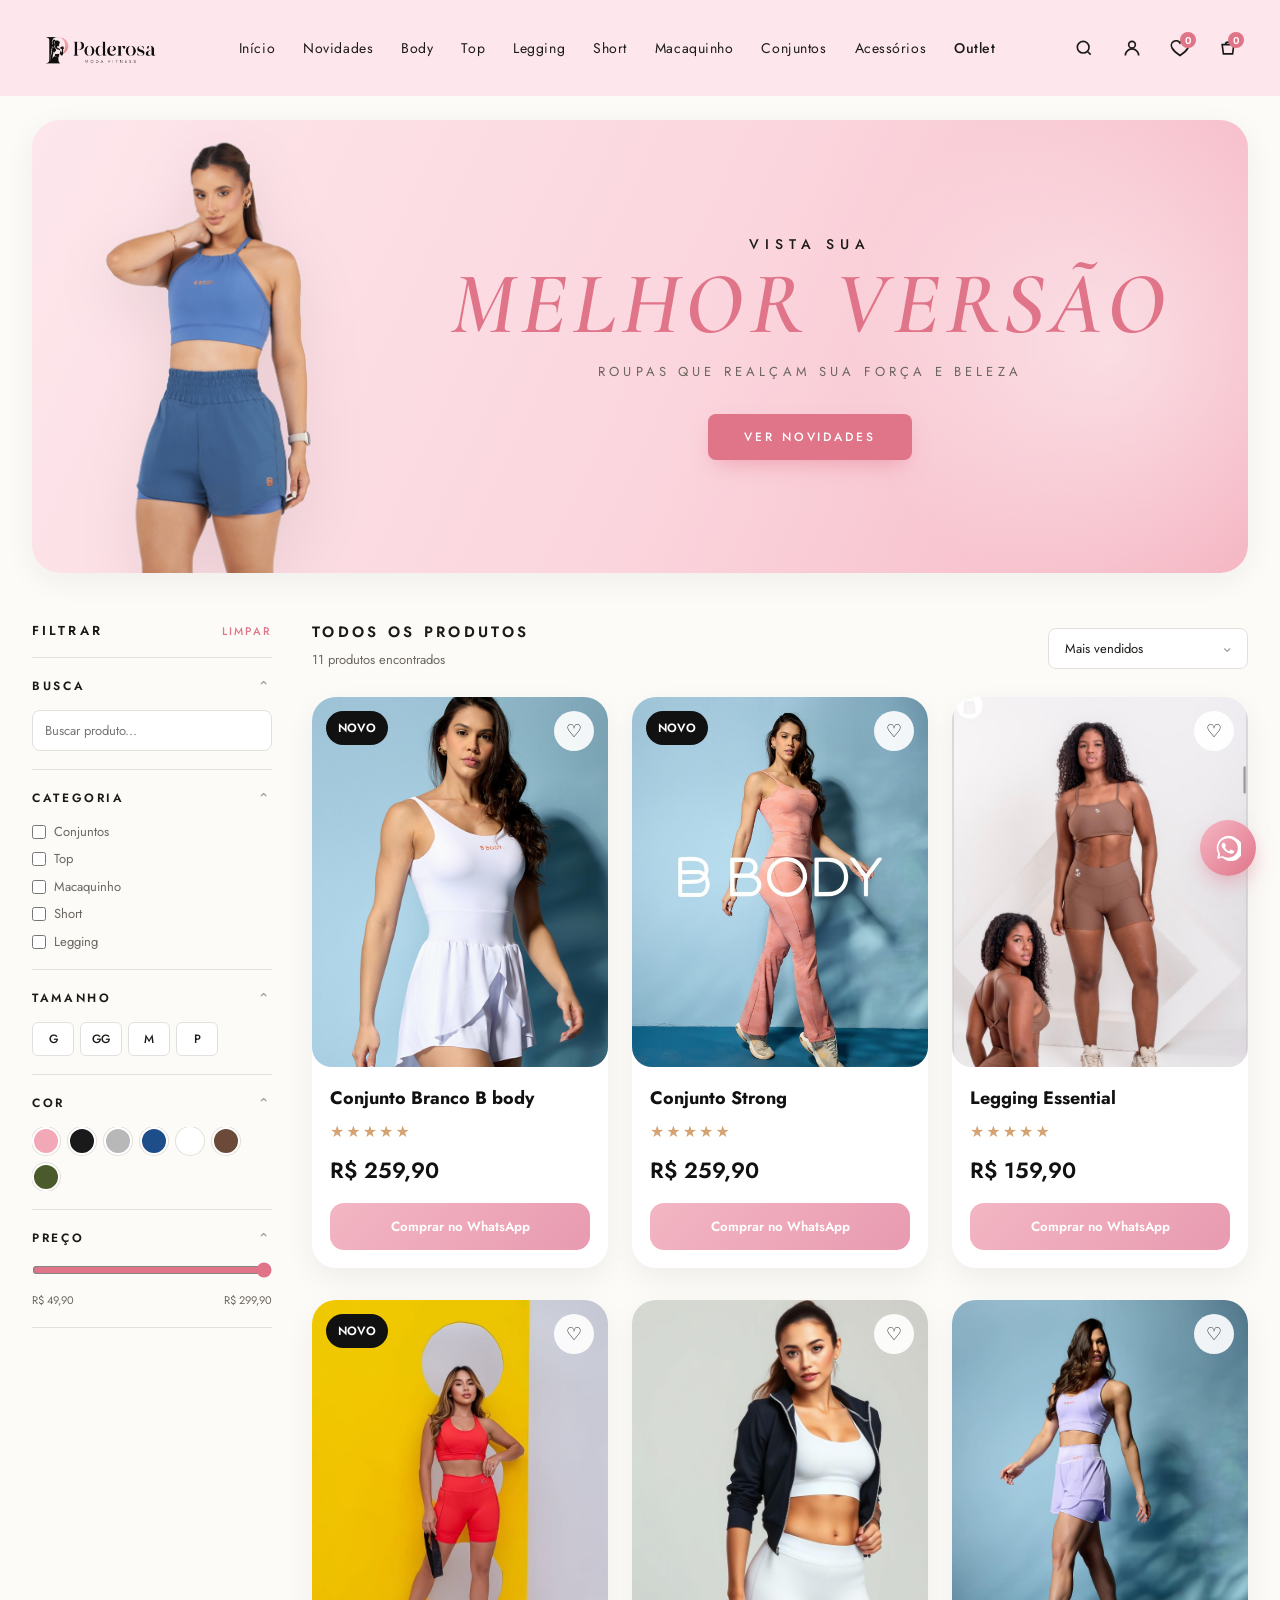
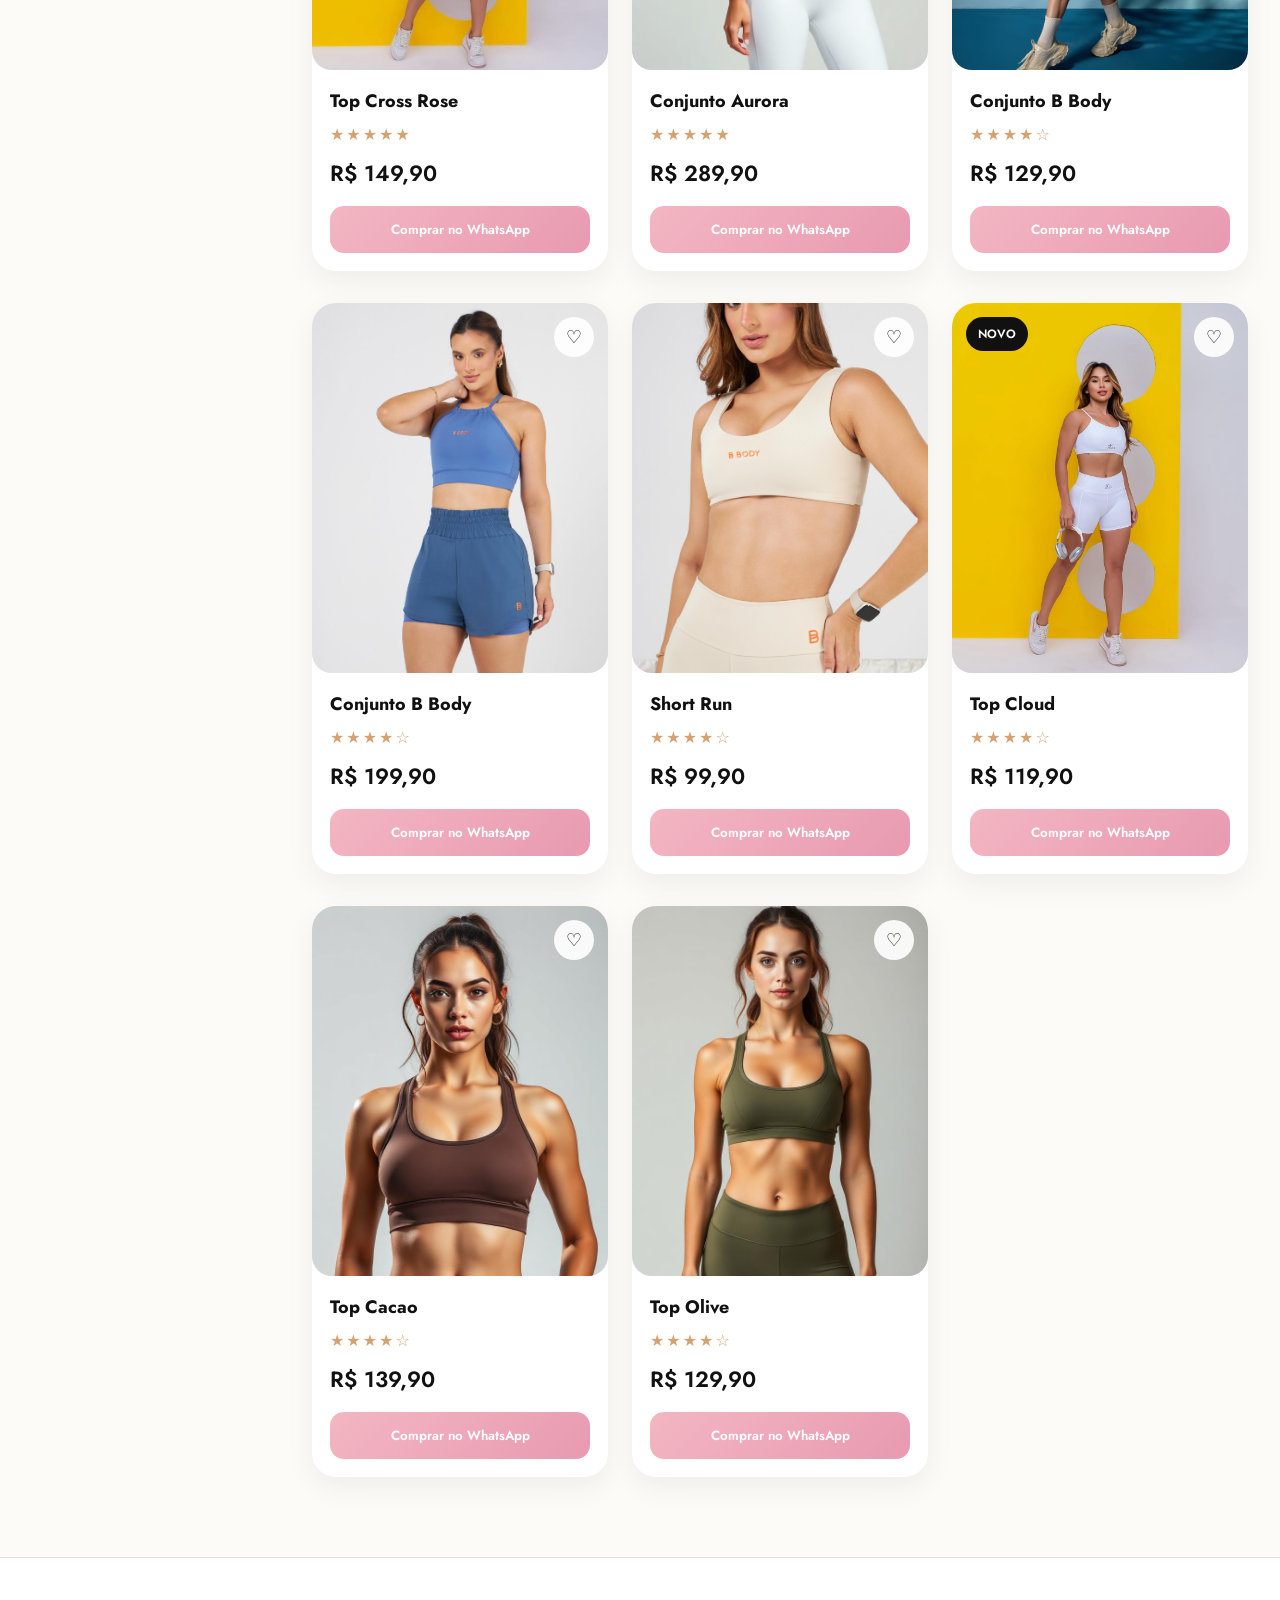
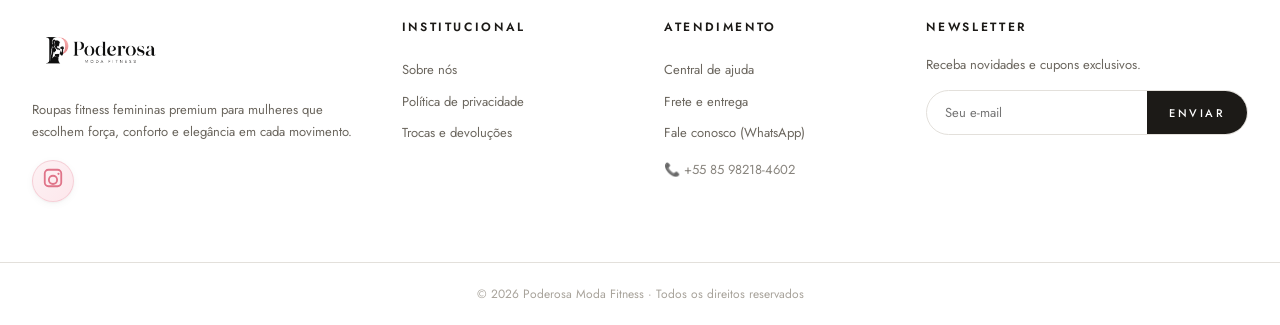
==== commit e7dd2092: "Fix definitivo: centralização Instagram icon e WhatsApp button com flex controlado, min-dimensions e" ====
--- a/index.html
+++ b/index.html
@@ -131,7 +131,7 @@
         <p>Roupas fitness femininas premium para mulheres que escolhem força, conforto e elegância em cada movimento.</p>
         <div class="social">
           <a class="social__link" href="https://www.instagram.com/poderosa_moda_fitnnes/" target="_blank" rel="noopener noreferrer" aria-label="Instagram">
-            <svg viewBox="-1 -1 26 26" aria-hidden="true">
+            <svg viewBox="0 0 24 24" aria-hidden="true">
               <path d="M7 2h10a5 5 0 0 1 5 5v10a5 5 0 0 1-5 5H7a5 5 0 0 1-5-5V7a5 5 0 0 1 5-5zm10 2H7a3 3 0 0 0-3 3v10a3 3 0 0 0 3 3h10a3 3 0 0 0 3-3V7a3 3 0 0 0-3-3zm-5 4.5A5.5 5.5 0 1 1 6.5 14 5.5 5.5 0 0 1 12 8.5zm0 2a3.5 3.5 0 1 0 3.5 3.5A3.5 3.5 0 0 0 12 10.5zM18 6.2a1.2 1.2 0 1 1-1.2 1.2A1.2 1.2 0 0 1 18 6.2z"/>
             </svg>
           </a>
@@ -161,7 +161,7 @@
   </footer>
 
   <a href="https://wa.me/5585982184602" target="_blank" rel="noopener noreferrer" class="whatsapp" aria-label="WhatsApp">
-    <svg viewBox="-1 -1 26 26" fill="white"><path d="M20 3.5A11 11 0 0 0 3 17l-1 5 5-1A11 11 0 1 0 20 3.5zM12 21a9 9 0 0 1-4.6-1.3l-.3-.2-3 .6.6-2.9-.2-.3A9 9 0 1 1 12 21zm5-6.6c-.3-.1-1.7-.8-1.9-.9s-.5-.1-.7.1-.8.9-1 1.1-.4.2-.7.1a7 7 0 0 1-3.4-3c-.3-.5.2-.5.7-1.5.1-.2 0-.3 0-.5l-1-2.2c-.2-.5-.4-.5-.6-.5h-.5a1 1 0 0 0-.7.3 3 3 0 0 0-1 2.2c0 1.3.9 2.6 1.1 2.7s2 3.1 5 4.3c1.8.7 2.5.8 3.3.7s1.7-.7 2-1.4.3-1.3.2-1.4-.3-.2-.6-.3z"/></svg>
+    <svg viewBox="0 0 24 24" fill="white"><path d="M20 3.5A11 11 0 0 0 3 17l-1 5 5-1A11 11 0 1 0 20 3.5zM12 21a9 9 0 0 1-4.6-1.3l-.3-.2-3 .6.6-2.9-.2-.3A9 9 0 1 1 12 21zm5-6.6c-.3-.1-1.7-.8-1.9-.9s-.5-.1-.7.1-.8.9-1 1.1-.4.2-.7.1a7 7 0 0 1-3.4-3c-.3-.5.2-.5.7-1.5.1-.2 0-.3 0-.5l-1-2.2c-.2-.5-.4-.5-.6-.5h-.5a1 1 0 0 0-.7.3 3 3 0 0 0-1 2.2c0 1.3.9 2.6 1.1 2.7s2 3.1 5 4.3c1.8.7 2.5.8 3.3.7s1.7-.7 2-1.4.3-1.3.2-1.4-.3-.2-.6-.3z"/></svg>
   </a>
 
   <script src="products.js"></script>
--- a/style.css
+++ b/style.css
@@ -305,7 +305,7 @@
 /* === Instagram (footer) === */
 .social{margin-top:16px;display:flex;gap:12px;align-items:center}
 .social__link{
-  width:42px;height:42px;border-radius:50%;
+  width:42px;height:42px;min-width:42px;min-height:42px;border-radius:50%;
   display:flex;align-items:center;justify-content:center;
   background:linear-gradient(135deg,var(--pink-50),var(--pink-100));
   border:1px solid rgba(224,116,137,.25);
@@ -314,8 +314,19 @@
   transition:transform .2s var(--ease);
   overflow:hidden;
   flex-shrink:0;
-}
-.social__link svg{width:24px;height:24px;fill:var(--pink-500);display:block;flex-shrink:0}
+  padding:0;
+  line-height:0;
+  font-size:0;
+}
+.social__link svg{
+  width:22px;height:22px;min-width:22px;min-height:22px;
+  fill:var(--pink-500);
+  display:block;
+  flex-shrink:0;
+  margin:auto;
+  position:relative;
+  top:0;left:0;
+}
 .social__link:hover{transform:translateY(-2px)}
 
 /* === Whatsapp CTA === */
@@ -341,14 +352,26 @@
 
 /* === Whatsapp floating === */
 .whatsapp{
-  position:fixed;right:24px;bottom:24px;width:56px;height:56px;border-radius:50%;
+  position:fixed;right:24px;bottom:24px;width:56px;height:56px;min-width:56px;min-height:56px;border-radius:50%;
   background:linear-gradient(135deg,var(--pink-300),var(--pink-500));
   display:flex;align-items:center;justify-content:center;z-index:40;
   box-shadow:0 10px 25px -6px rgba(224,116,137,.6);
   transition:transform .3s var(--ease), box-shadow .3s var(--ease);
   overflow:hidden;
-}
-.whatsapp svg{width:28px;height:28px;fill:#ffffff;display:block;flex-shrink:0}
+  padding:0;
+  line-height:0;
+  font-size:0;
+  text-decoration:none;
+}
+.whatsapp svg{
+  width:26px;height:26px;min-width:26px;min-height:26px;
+  fill:#ffffff;
+  display:block;
+  flex-shrink:0;
+  margin:auto;
+  position:relative;
+  top:0;left:0;
+}
 
 .whatsapp:hover{transform:scale(1.08) rotate(-4deg);box-shadow:0 16px 35px -10px rgba(224,116,137,.7)}
 
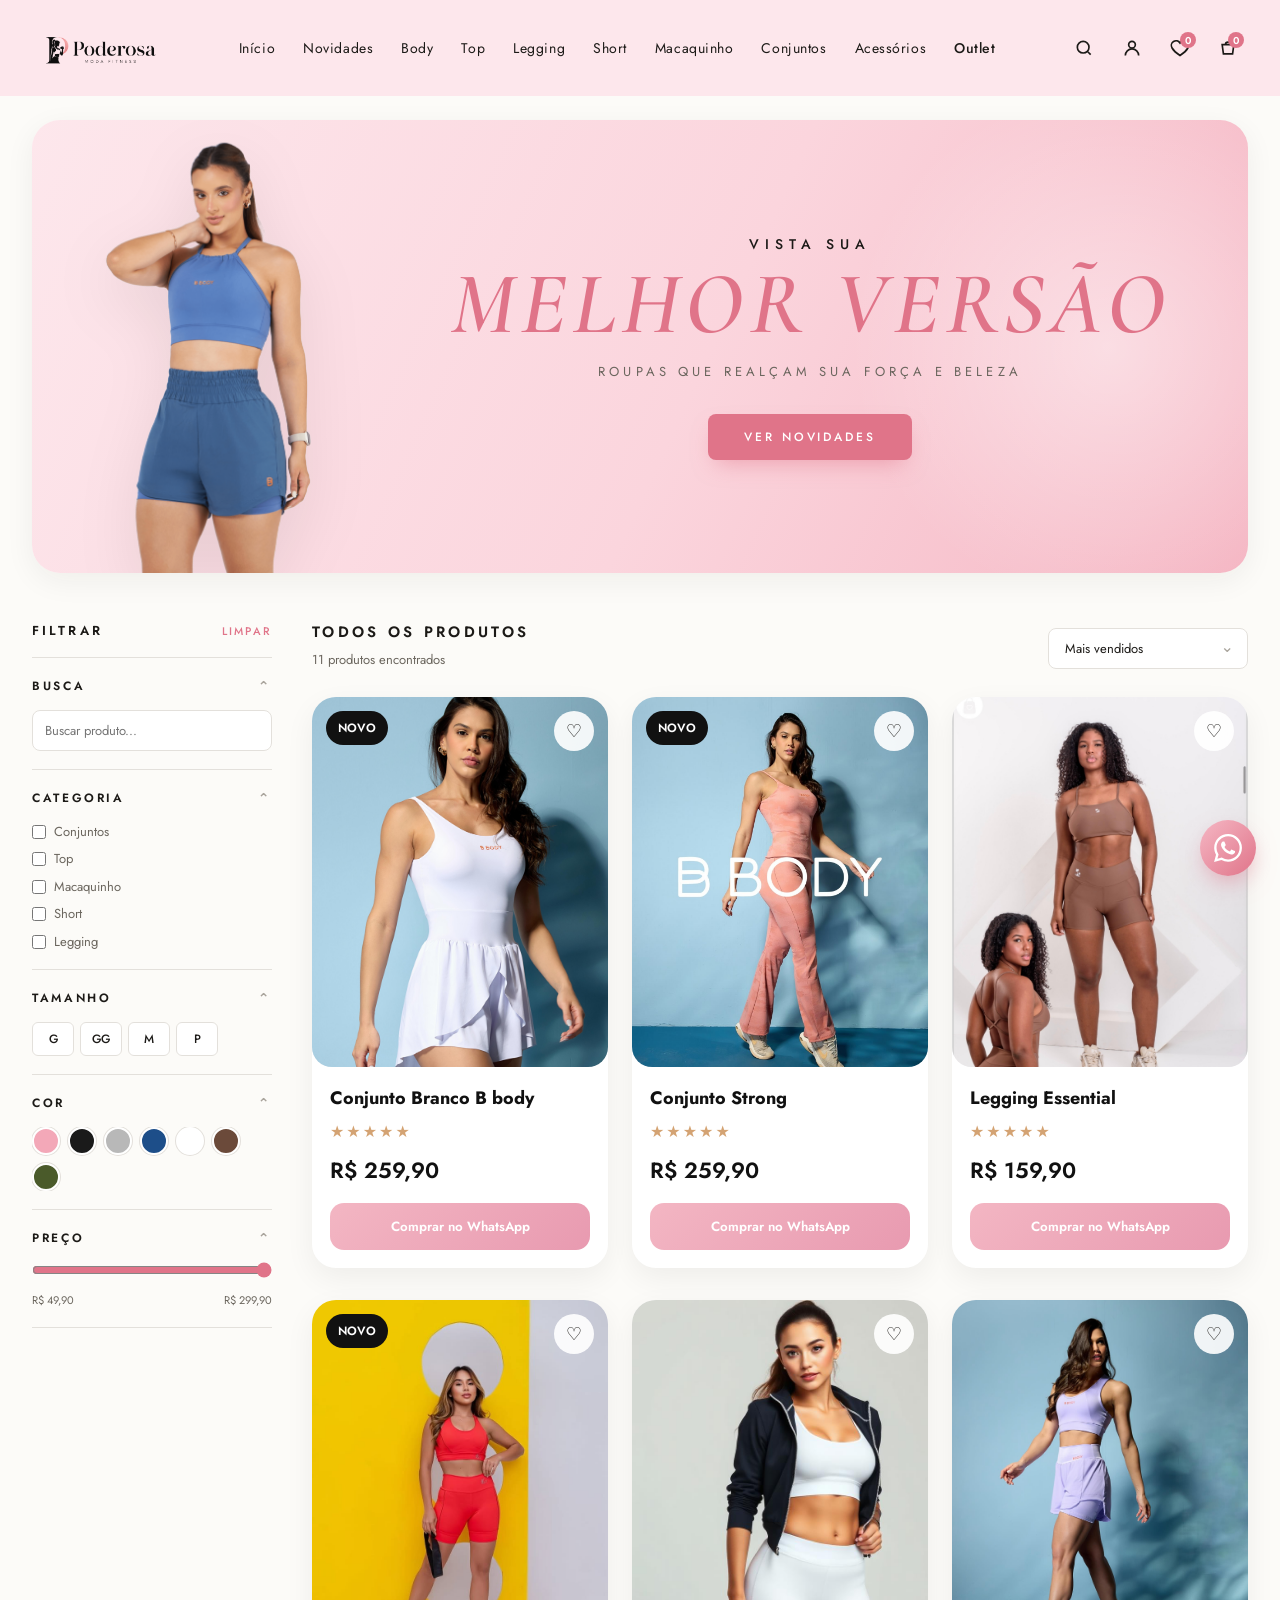
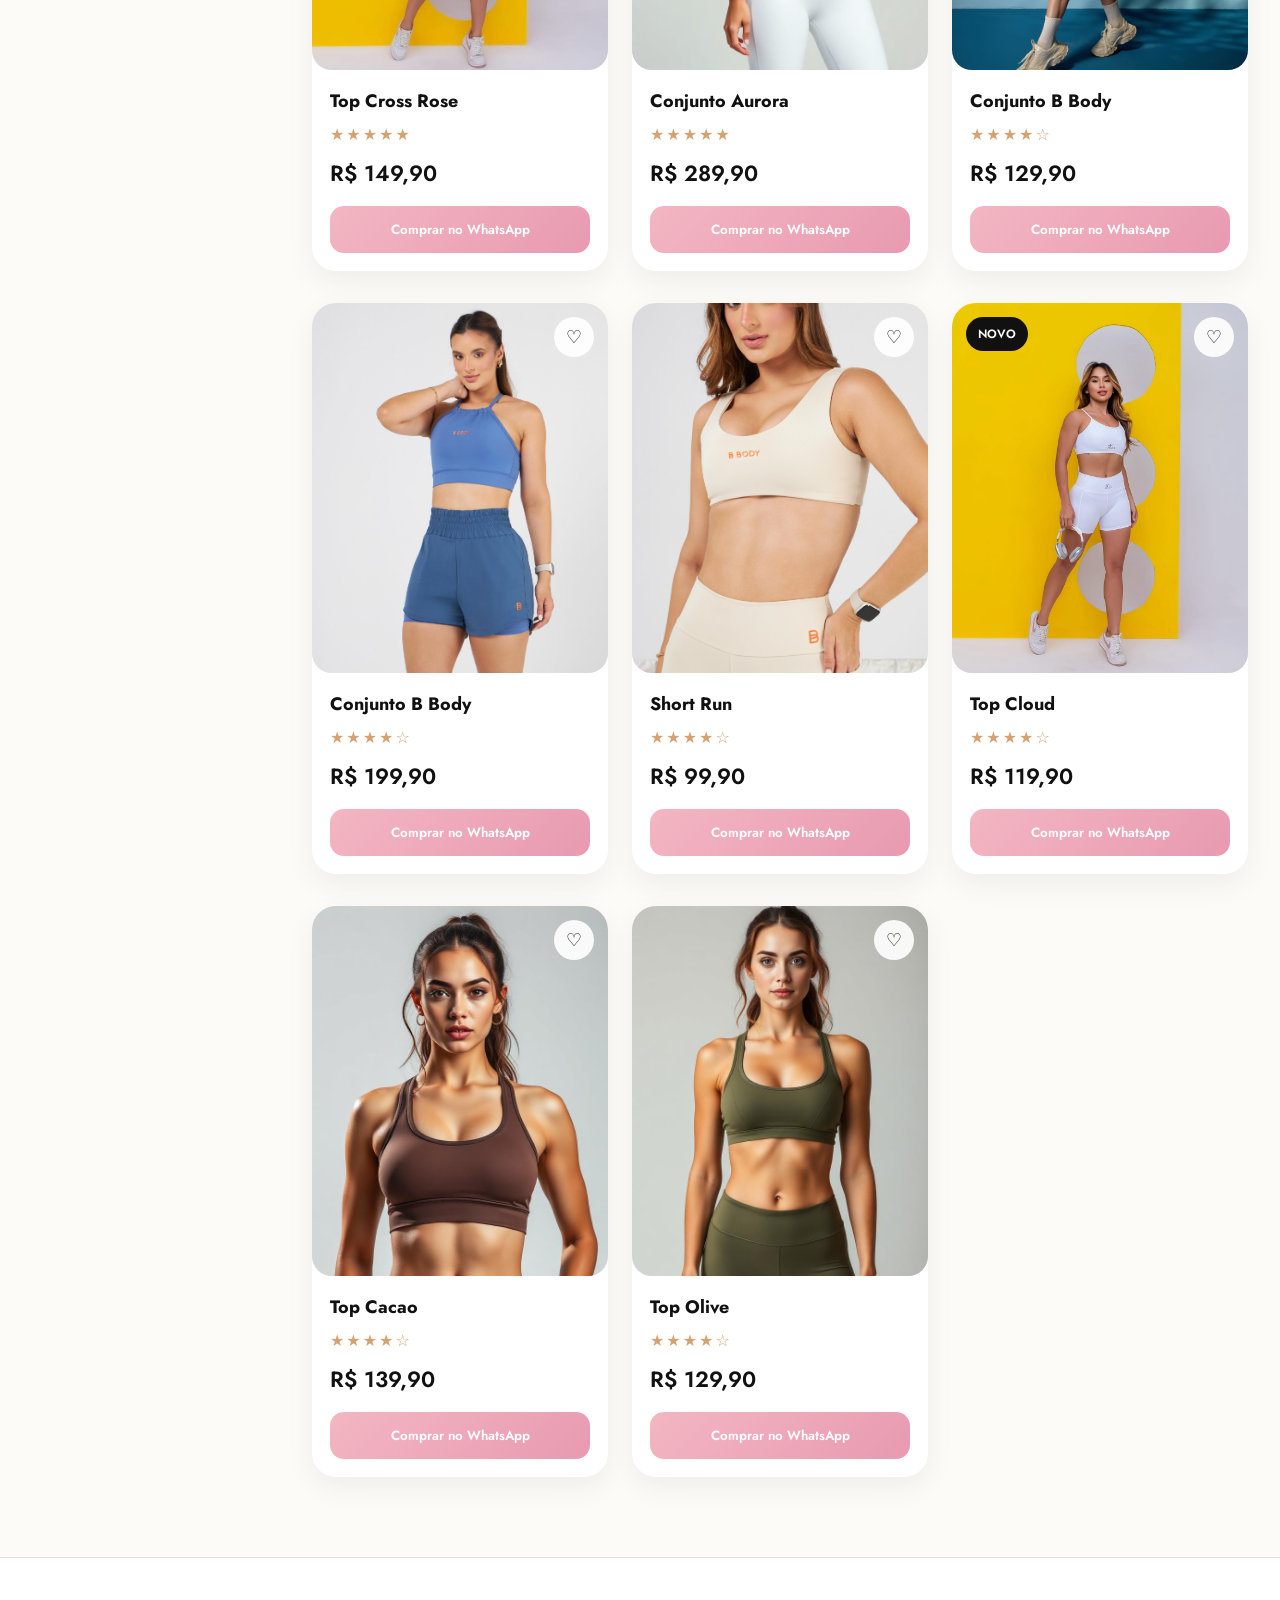
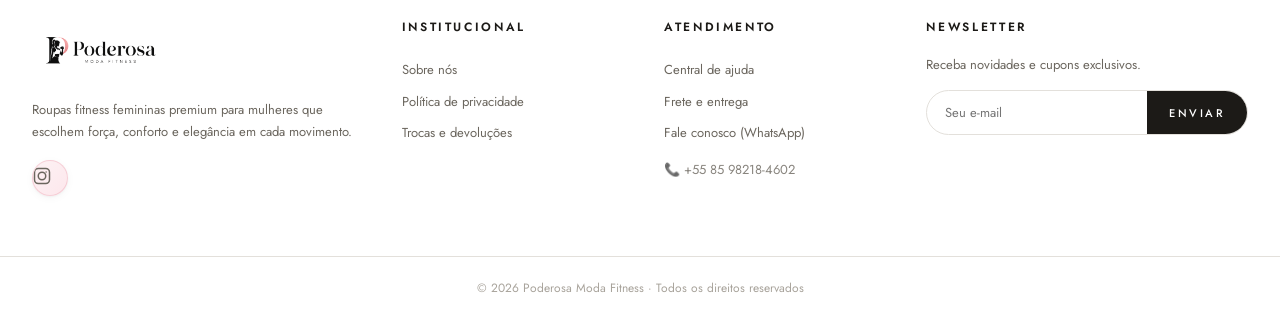
==== commit 1f8d6254: "Refeito do zero: SVGs Instagram/WhatsApp centralizados via Feather Icons, CSS limpo sem props confli" ====
--- a/index.html
+++ b/index.html
@@ -131,8 +131,10 @@
         <p>Roupas fitness femininas premium para mulheres que escolhem força, conforto e elegância em cada movimento.</p>
         <div class="social">
           <a class="social__link" href="https://www.instagram.com/poderosa_moda_fitnnes/" target="_blank" rel="noopener noreferrer" aria-label="Instagram">
-            <svg viewBox="0 0 24 24" aria-hidden="true">
-              <path d="M7 2h10a5 5 0 0 1 5 5v10a5 5 0 0 1-5 5H7a5 5 0 0 1-5-5V7a5 5 0 0 1 5-5zm10 2H7a3 3 0 0 0-3 3v10a3 3 0 0 0 3 3h10a3 3 0 0 0 3-3V7a3 3 0 0 0-3-3zm-5 4.5A5.5 5.5 0 1 1 6.5 14 5.5 5.5 0 0 1 12 8.5zm0 2a3.5 3.5 0 1 0 3.5 3.5A3.5 3.5 0 0 0 12 10.5zM18 6.2a1.2 1.2 0 1 1-1.2 1.2A1.2 1.2 0 0 1 18 6.2z"/>
+            <svg xmlns="http://www.w3.org/2000/svg" width="18" height="18" viewBox="0 0 24 24" fill="none" stroke="currentColor" stroke-width="2" stroke-linecap="round" stroke-linejoin="round">
+              <rect x="2" y="2" width="20" height="20" rx="5" ry="5"/>
+              <circle cx="12" cy="12" r="5"/>
+              <line x1="17.5" y1="6.5" x2="17.51" y2="6.5"/>
             </svg>
           </a>
         </div>
@@ -161,7 +163,9 @@
   </footer>
 
   <a href="https://wa.me/5585982184602" target="_blank" rel="noopener noreferrer" class="whatsapp" aria-label="WhatsApp">
-    <svg viewBox="0 0 24 24" fill="white"><path d="M20 3.5A11 11 0 0 0 3 17l-1 5 5-1A11 11 0 1 0 20 3.5zM12 21a9 9 0 0 1-4.6-1.3l-.3-.2-3 .6.6-2.9-.2-.3A9 9 0 1 1 12 21zm5-6.6c-.3-.1-1.7-.8-1.9-.9s-.5-.1-.7.1-.8.9-1 1.1-.4.2-.7.1a7 7 0 0 1-3.4-3c-.3-.5.2-.5.7-1.5.1-.2 0-.3 0-.5l-1-2.2c-.2-.5-.4-.5-.6-.5h-.5a1 1 0 0 0-.7.3 3 3 0 0 0-1 2.2c0 1.3.9 2.6 1.1 2.7s2 3.1 5 4.3c1.8.7 2.5.8 3.3.7s1.7-.7 2-1.4.3-1.3.2-1.4-.3-.2-.6-.3z"/></svg>
+    <svg xmlns="http://www.w3.org/2000/svg" width="28" height="28" viewBox="0 0 24 24" fill="white">
+      <path d="M17.472 14.382c-.297-.149-1.758-.867-2.03-.967-.273-.099-.471-.148-.67.15-.197.297-.767.966-.94 1.164-.173.199-.347.223-.644.075-.297-.15-1.255-.463-2.39-1.475-.883-.788-1.48-1.761-1.653-2.059-.173-.297-.018-.458.13-.606.134-.133.298-.347.446-.52.149-.174.198-.298.298-.497.099-.198.05-.371-.025-.52-.075-.149-.669-1.612-.916-2.207-.242-.579-.487-.5-.669-.51-.173-.008-.371-.01-.57-.01-.198 0-.52.074-.792.372-.272.297-1.04 1.016-1.04 2.479 0 1.462 1.065 2.875 1.213 3.074.149.198 2.096 3.2 5.077 4.487.709.306 1.262.489 1.694.625.712.227 1.36.195 1.871.118.571-.085 1.758-.719 2.006-1.413.248-.694.248-1.289.173-1.413-.074-.124-.272-.198-.57-.347m-5.421 7.403h-.004a9.87 9.87 0 01-5.031-1.378l-.361-.214-3.741.982.998-3.648-.235-.374a9.86 9.86 0 01-1.51-5.26c.001-5.45 4.436-9.884 9.888-9.884 2.64 0 5.122 1.03 6.988 2.898a9.825 9.825 0 012.893 6.994c-.003 5.45-4.437 9.884-9.885 9.884m8.413-18.297A11.815 11.815 0 0012.05 0C5.495 0 .16 5.335.157 11.892c0 2.096.547 4.142 1.588 5.945L.057 24l6.305-1.654a11.882 11.882 0 005.683 1.448h.005c6.554 0 11.89-5.335 11.893-11.893a11.821 11.821 0 00-3.48-8.413z"/>
+    </svg>
   </a>
 
   <script src="products.js"></script>
--- a/style.css
+++ b/style.css
@@ -305,27 +305,15 @@
 /* === Instagram (footer) === */
 .social{margin-top:16px;display:flex;gap:12px;align-items:center}
 .social__link{
-  width:42px;height:42px;min-width:42px;min-height:42px;border-radius:50%;
+  width:36px;height:36px;
   display:flex;align-items:center;justify-content:center;
+  border-radius:50%;
   background:linear-gradient(135deg,var(--pink-50),var(--pink-100));
   border:1px solid rgba(224,116,137,.25);
   color:var(--pink-500);
   box-shadow:var(--shadow-sm);
   transition:transform .2s var(--ease);
   overflow:hidden;
-  flex-shrink:0;
-  padding:0;
-  line-height:0;
-  font-size:0;
-}
-.social__link svg{
-  width:22px;height:22px;min-width:22px;min-height:22px;
-  fill:var(--pink-500);
-  display:block;
-  flex-shrink:0;
-  margin:auto;
-  position:relative;
-  top:0;left:0;
 }
 .social__link:hover{transform:translateY(-2px)}
 
@@ -352,25 +340,15 @@
 
 /* === Whatsapp floating === */
 .whatsapp{
-  position:fixed;right:24px;bottom:24px;width:56px;height:56px;min-width:56px;min-height:56px;border-radius:50%;
+  position:fixed;right:24px;bottom:24px;
+  width:56px;height:56px;
+  display:flex;align-items:center;justify-content:center;
+  border-radius:50%;
   background:linear-gradient(135deg,var(--pink-300),var(--pink-500));
-  display:flex;align-items:center;justify-content:center;z-index:40;
+  z-index:40;
   box-shadow:0 10px 25px -6px rgba(224,116,137,.6);
   transition:transform .3s var(--ease), box-shadow .3s var(--ease);
   overflow:hidden;
-  padding:0;
-  line-height:0;
-  font-size:0;
-  text-decoration:none;
-}
-.whatsapp svg{
-  width:26px;height:26px;min-width:26px;min-height:26px;
-  fill:#ffffff;
-  display:block;
-  flex-shrink:0;
-  margin:auto;
-  position:relative;
-  top:0;left:0;
 }
 
 .whatsapp:hover{transform:scale(1.08) rotate(-4deg);box-shadow:0 16px 35px -10px rgba(224,116,137,.7)}
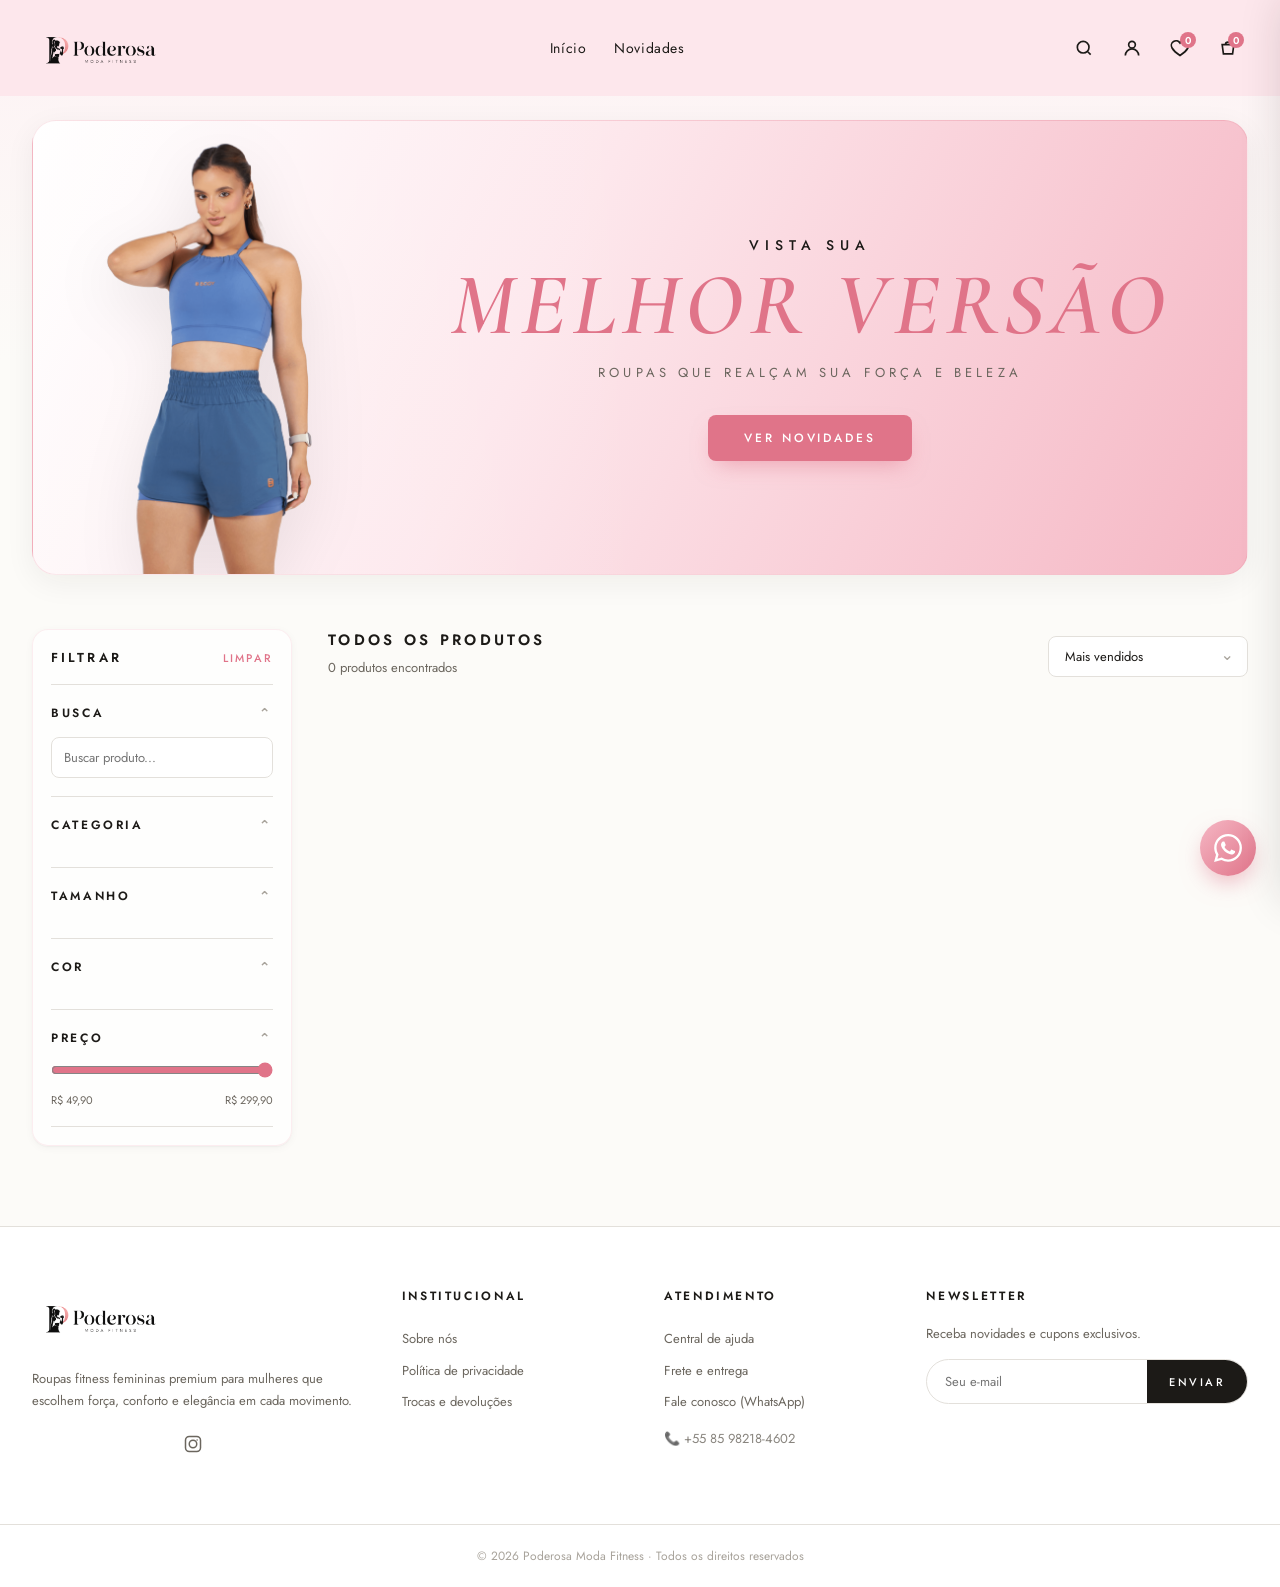
==== commit f1fd8b87: "Atualiza loja Poderosa Moda Fitness" ====
--- a/index.html
+++ b/index.html
@@ -20,15 +20,7 @@
 
       <nav class="nav" id="nav">
         <a href="#" class="nav__link nav__link--active">Início</a>
-        <a href="#">Novidades</a>
-        <a href="#">Body</a>
-        <a href="#">Top</a>
-        <a href="#">Legging</a>
-        <a href="#">Short</a>
-        <a href="#">Macaquinho</a>
-        <a href="#">Conjuntos</a>
-        <a href="#">Acessórios</a>
-        <a href="#" class="nav__outlet">Outlet</a>
+        <a href="#produtos">Novidades</a>
       </nav>
 
       <div class="actions">
@@ -36,9 +28,9 @@
         <button class="icon-btn" aria-label="Conta"><svg viewBox="0 0 24 24" fill="none" stroke="currentColor" stroke-width="2"><circle cx="12" cy="8" r="4"/><path d="M4 21a8 8 0 0 1 16 0"/></svg></button>
         <button class="icon-btn icon-btn--badge" aria-label="Favoritos">
           <svg viewBox="0 0 24 24" fill="none" stroke="currentColor" stroke-width="2"><path d="M12 21s-7-4.5-9.5-9A5.5 5.5 0 0 1 12 6a5.5 5.5 0 0 1 9.5 6C19 16.5 12 21 12 21z"/></svg>
-          <span class="badge">0</span>
+          <span class="badge" id="favoritesBadge">0</span>
         </button>
-        <button class="icon-btn icon-btn--badge" aria-label="Carrinho">
+        <button class="icon-btn icon-btn--badge" id="cartButton" aria-label="Abrir sacola">
           <svg viewBox="0 0 24 24" fill="none" stroke="currentColor" stroke-width="2"><path d="M5 8h14l-1.5 11h-11z"/><path d="M9 8a3 3 0 0 1 6 0"/></svg>
           <span class="badge" id="cartBadge">0</span>
         </button>
@@ -64,9 +56,11 @@
 
   <!-- PRODUTOS -->
   <section class="shop" id="produtos">
+    <div class="filter-overlay" id="filterOverlay"></div>
     <aside class="filters">
       <div class="filters__head">
         <h3>FILTRAR</h3>
+        <button class="filters__close" id="closeFilters" aria-label="Fechar filtros">×</button>
         <button class="filters__clear" id="clearFilters">LIMPAR</button>
       </div>
 
@@ -105,14 +99,15 @@
       <div class="products__head">
         <div>
           <h2>TODOS OS PRODUTOS</h2>
-          <p class="products__count"><span id="count">10</span> produtos encontrados</p>
+          <p class="products__count"><span id="count">0</span> produtos encontrados</p>
         </div>
+        <button class="filter-toggle" id="filterToggle" type="button">Filtrar</button>
         <div class="select">
-          <select>
-            <option>Mais vendidos</option>
-            <option>Lançamentos</option>
-            <option>Menor preço</option>
-            <option>Maior preço</option>
+          <select id="sortSelect" aria-label="Ordenar produtos">
+            <option value="mais-vendidos">Mais vendidos</option>
+            <option value="lancamentos">Novidades</option>
+            <option value="menor-preco">Menor preço</option>
+            <option value="maior-preco">Maior preço</option>
           </select>
         </div>
       </div>
@@ -147,7 +142,7 @@
       </div>
       <div>
         <h4>ATENDIMENTO</h4>
-        <a href="#">Central de ajuda</a><a href="#">Frete e entrega</a><a href="https://wa.me/5585982184602" target="_blank" rel="noopener noreferrer">Fale conosco (WhatsApp)</a>
+        <a href="#">Central de ajuda</a><a href="#">Frete e entrega</a><a href="#" data-whatsapp-contact target="_blank" rel="noopener noreferrer">Fale conosco (WhatsApp)</a>
         <p style="margin-top:10px;font-size:13px;opacity:.8">📞 +55 85 98218-4602</p>
       </div>
       <div>
@@ -162,13 +157,38 @@
     <div class="footer__bottom">© 2026 Poderosa Moda Fitness · Todos os direitos reservados</div>
   </footer>
 
-  <a href="https://wa.me/5585982184602" target="_blank" rel="noopener noreferrer" class="whatsapp" aria-label="WhatsApp">
+  <div class="cart-overlay" id="cartOverlay"></div>
+  <aside class="cart-drawer" id="cartDrawer" aria-hidden="true">
+    <div class="cart-drawer__head">
+      <div>
+        <p>Sua sacola</p>
+        <h2>Pedido Poderosa</h2>
+      </div>
+      <button class="cart-close" id="cartClose" type="button" aria-label="Fechar sacola">×</button>
+    </div>
+
+    <div class="cart-items" id="cartItems"></div>
+
+    <div class="cart-footer">
+      <div class="cart-total">
+        <span>Total</span>
+        <strong id="cartTotal">R$ 0,00</strong>
+      </div>
+      <button class="cart-checkout" id="cartCheckout" type="button">Finalizar pedido no WhatsApp</button>
+      <button class="cart-clear" id="cartClear" type="button">Limpar sacola</button>
+    </div>
+  </aside>
+
+  <div class="toast" id="toast" role="status" aria-live="polite"></div>
+
+  <a href="#" data-whatsapp-contact target="_blank" rel="noopener noreferrer" class="whatsapp" aria-label="WhatsApp">
     <svg xmlns="http://www.w3.org/2000/svg" width="28" height="28" viewBox="0 0 24 24" fill="white">
       <path d="M17.472 14.382c-.297-.149-1.758-.867-2.03-.967-.273-.099-.471-.148-.67.15-.197.297-.767.966-.94 1.164-.173.199-.347.223-.644.075-.297-.15-1.255-.463-2.39-1.475-.883-.788-1.48-1.761-1.653-2.059-.173-.297-.018-.458.13-.606.134-.133.298-.347.446-.52.149-.174.198-.298.298-.497.099-.198.05-.371-.025-.52-.075-.149-.669-1.612-.916-2.207-.242-.579-.487-.5-.669-.51-.173-.008-.371-.01-.57-.01-.198 0-.52.074-.792.372-.272.297-1.04 1.016-1.04 2.479 0 1.462 1.065 2.875 1.213 3.074.149.198 2.096 3.2 5.077 4.487.709.306 1.262.489 1.694.625.712.227 1.36.195 1.871.118.571-.085 1.758-.719 2.006-1.413.248-.694.248-1.289.173-1.413-.074-.124-.272-.198-.57-.347m-5.421 7.403h-.004a9.87 9.87 0 01-5.031-1.378l-.361-.214-3.741.982.998-3.648-.235-.374a9.86 9.86 0 01-1.51-5.26c.001-5.45 4.436-9.884 9.888-9.884 2.64 0 5.122 1.03 6.988 2.898a9.825 9.825 0 012.893 6.994c-.003 5.45-4.437 9.884-9.885 9.884m8.413-18.297A11.815 11.815 0 0012.05 0C5.495 0 .16 5.335.157 11.892c0 2.096.547 4.142 1.588 5.945L.057 24l6.305-1.654a11.882 11.882 0 005.683 1.448h.005c6.554 0 11.89-5.335 11.893-11.893a11.821 11.821 0 00-3.48-8.413z"/>
     </svg>
   </a>
 
+  <script src="supabase-config.js"></script>
   <script src="products.js"></script>
-  <script src="script.js"></script>
+  <script type="module" src="script.js"></script>
 </body>
-</html>+</html>
--- a/style.css
+++ b/style.css
@@ -29,7 +29,9 @@
 html{scroll-behavior:smooth}
 body{
   font-family:var(--sans);
-  background:var(--bg);
+  background:
+    linear-gradient(180deg, var(--pink-50) 0, var(--bg) 360px),
+    var(--bg);
   color:var(--ink);
   font-weight:400;
   line-height:1.5;
@@ -89,9 +91,10 @@
 .hero{max-width:1440px;margin:24px auto 0;padding:0 32px}
 .hero__card{
   position:relative;
-  background:linear-gradient(115deg,var(--pink-100) 0%,var(--pink-200) 55%,var(--pink-300) 100%);
-  border-radius:28px;
-  min-height:380px;
+  background:linear-gradient(115deg,#fff 0%,var(--pink-100) 42%,var(--pink-300) 100%);
+  border:1px solid rgba(224,116,137,.16);
+  border-radius:24px;
+  min-height:400px;
   display:grid;
   grid-template-columns:340px 1fr;
   align-items:center;
@@ -99,9 +102,9 @@
   box-shadow:var(--shadow-md);
 }
 .hero__card:before{
-  content:"";position:absolute;right:-120px;top:50%;transform:translateY(-50%);
-  width:520px;height:520px;border-radius:50%;
-  background:radial-gradient(circle,rgba(255,255,255,.45),rgba(255,255,255,0) 70%);
+  content:"";position:absolute;inset:0;
+  background:linear-gradient(90deg,rgba(255,255,255,.22),rgba(255,255,255,0) 52%);
+  pointer-events:none;
 }
 .hero__model{
   align-self:stretch;width:340px;height:100%;margin:0;
@@ -146,13 +149,14 @@
 @keyframes fadeUp{from{opacity:0;transform:translateY(16px)}to{opacity:1;transform:translateY(0)}}
 
 /* === Shop === */
-.shop{max-width:1440px;margin:48px auto;padding:0 32px;display:grid;grid-template-columns:240px 1fr;gap:40px}
-
-.filters{position:sticky;top:120px;align-self:start}
+.shop{max-width:1440px;margin:54px auto;padding:0 32px;display:grid;grid-template-columns:260px 1fr;gap:36px}
+
+.filters{position:sticky;top:120px;align-self:start;background:rgba(255,255,255,.72);border:1px solid rgba(224,116,137,.12);border-radius:16px;padding:18px;box-shadow:var(--shadow-sm)}
 .filters__head{display:flex;justify-content:space-between;align-items:center;padding-bottom:16px;border-bottom:1px solid var(--gray-200)}
 .filters__head h3{font-size:13px;letter-spacing:.24em;font-weight:600}
 .filters__clear{font-size:11px;letter-spacing:.2em;color:var(--pink-500);font-weight:500;transition:opacity .2s}
 .filters__clear:hover{opacity:.7}
+.filters__close,.filter-toggle,.filter-overlay{display:none}
 
 .filter-group{border-bottom:1px solid var(--gray-200);padding:18px 0}
 .filter-group__title{width:100%;display:flex;justify-content:space-between;align-items:center;font-size:12px;letter-spacing:.22em;font-weight:600}
@@ -184,29 +188,30 @@
 .select:after{content:"⌄";position:absolute;right:14px;top:50%;transform:translateY(-60%);color:var(--gray-400);pointer-events:none}
 .select select{appearance:none;padding:10px 38px 10px 16px;border:1px solid var(--gray-200);background:#fff;border-radius:8px;font-family:inherit;font-size:13px;color:var(--ink);cursor:pointer;min-width:200px}
 
-.grid{display:grid;grid-template-columns:repeat(auto-fill,minmax(250px,1fr));gap:32px 24px}
+.grid{display:grid;grid-template-columns:repeat(auto-fill,minmax(245px,1fr));gap:28px 22px}
 
 /* PRODUCT CARD */
 .product-card {
   background: #fff;
-  border-radius: 24px;
+  border: 1px solid rgba(28,26,23,.06);
+  border-radius: 18px;
   overflow: hidden;
   position: relative;
   transition: 0.4s ease;
-  box-shadow: 0 10px 30px rgba(0,0,0,0.06);
+  box-shadow: 0 8px 24px rgba(28,26,23,.055);
   cursor: pointer;
 }
 .product-card:hover {
-  transform: translateY(-8px);
-  box-shadow: 0 18px 40px rgba(0,0,0,0.12);
+  transform: translateY(-5px);
+  box-shadow: 0 18px 38px rgba(28,26,23,.1);
 }
 .product-image {
   position: relative;
   width: 100%;
   aspect-ratio: 4/5;
   overflow: hidden;
-  border-radius: 20px;
-  background: #f5f5f5;
+  border-radius: 0;
+  background: var(--pink-50);
 }
 .product-image img {
   position: absolute;
@@ -214,24 +219,30 @@
   width: 100%;
   height: 100%;
   object-fit: cover;
+  object-position: center top;
   transition: opacity 0.5s ease, transform 0.6s ease;
 }
 .main-img { opacity: 1; z-index: 1; }
 .hover-img { opacity: 0; z-index: 2; }
 .product-card:hover .hover-img { opacity: 1; transform: scale(1.03); }
 .product-card:hover .main-img { opacity: 0; }
-.product-info { padding: 18px; }
-.product-info h3 { font-size: 18px; margin-bottom: 8px; color: #111; }
-.product-info .stars { color: #d4a373; margin-bottom: 10px; letter-spacing: 2px; }
-.product-info .price { font-size: 22px; font-weight: 600; margin-bottom: 16px; color: #111; }
+.product-info { padding: 16px; }
+.product-category{font-size:11px;letter-spacing:.16em;text-transform:uppercase;color:var(--pink-500);font-weight:600;margin-bottom:6px}
+.product-info h3 { font-size: 17px; margin-bottom: 8px; color: #111; min-height: 2.8em; }
+.product-meta{display:flex;flex-wrap:wrap;gap:5px;margin-bottom:10px}
+.product-meta span{min-width:26px;padding:3px 7px;border:1px solid var(--gray-200);border-radius:999px;font-size:11px;text-align:center;color:var(--gray-600)}
+.price-line{display:flex;align-items:baseline;gap:8px;flex-wrap:wrap;margin-bottom:16px}
+.product-info .price { font-size: 22px; font-weight: 600; color: #111; }
+.old-price{font-size:13px;color:var(--gray-400);text-decoration:line-through}
 .buy-btn {
   width: 100%; border: none; padding: 14px; border-radius: 14px;
   background: linear-gradient(135deg, #f3b6c3, #e89ab0);
   color: white; font-weight: 600; cursor: pointer; transition: 0.3s ease;
 }
 .buy-btn:hover { transform: translateY(-2px); opacity: 0.95; }
+.buy-btn:disabled{background:var(--gray-200);color:var(--gray-600);cursor:not-allowed;transform:none}
 .favorite {
-  width: 40px; height: 40px; border-radius: 50%; border: none;
+  width: 38px; height: 38px; border-radius: 50%; border: 1px solid rgba(28,26,23,.06);
   background: rgba(255,255,255,0.9); backdrop-filter: blur(10px);
   cursor: pointer; font-size: 18px; display: grid; place-items: center; transition: 0.3s;
 }
@@ -239,8 +250,47 @@
 .product-actions { position: absolute; top: 14px; right: 14px; z-index: 5; }
 .badge-product {
   position: absolute; top: 14px; left: 14px; z-index: 5;
-  background: #111; color: white; padding: 8px 12px; border-radius: 50px; font-size: 12px; font-weight: 600;
-}
+  background: #111; color: white; padding: 7px 11px; border-radius: 50px; font-size: 11px; font-weight: 700;letter-spacing:.08em;text-transform:uppercase;
+}
+.badge-product--promocao{background:var(--pink-500)}
+.badge-product--mais_vendido{background:#1c1a17}
+.badge-product--esgotado{background:var(--gray-600)}
+
+.empty-state{
+  grid-column:1/-1;
+  min-height:260px;
+  display:grid;
+  place-items:center;
+  align-content:center;
+  gap:8px;
+  border:1px dashed var(--gray-200);
+  border-radius:18px;
+  background:#fff;
+  color:var(--gray-600);
+  text-align:center;
+  padding:28px;
+}
+.empty-state strong{color:var(--ink);font-size:18px}
+.empty-state--error{border-color:var(--pink-300);background:var(--pink-50)}
+
+.product-card--skeleton{pointer-events:none}
+.product-card--skeleton .product-image,
+.product-card--skeleton .product-info span,
+.product-card--skeleton .product-info strong,
+.product-card--skeleton .product-info p,
+.product-card--skeleton .product-info button{
+  background:linear-gradient(90deg,var(--gray-100),#fff,var(--gray-100));
+  background-size:220% 100%;
+  animation:skeleton 1.4s infinite;
+}
+.product-card--skeleton .product-info span,
+.product-card--skeleton .product-info strong,
+.product-card--skeleton .product-info p,
+.product-card--skeleton .product-info button{display:block;border-radius:8px;height:14px;margin-bottom:10px}
+.product-card--skeleton .product-info strong{height:24px;width:80%}
+.product-card--skeleton .product-info p{height:22px;width:48%}
+.product-card--skeleton .product-info button{height:44px;width:100%;margin:0}
+@keyframes skeleton{to{background-position:-220% 0}}
 
 /* === MODAL === */
 .product-modal {
@@ -287,8 +337,342 @@
 .thumb.active { border-color: #e89ab0; }
 .modal-info { flex: 1; display: flex; flex-direction: column; justify-content: center; padding-top: 20px; }
 .modal-info h2 { font-size: 42px; margin-bottom: 14px; }
-.modal-price { font-size: 28px; font-weight: 700; margin-bottom: 20px; }
+.modal-price { font-size: 28px; font-weight: 700; }
+.price-line--modal{margin-bottom:20px}
 .modal-info p { color: #666; margin-bottom: 24px; line-height: 1.6; }
+
+/* === Sacola === */
+.cart-overlay{
+  position:fixed;
+  inset:0;
+  z-index:110;
+  background:rgba(28,26,23,.38);
+  opacity:0;
+  pointer-events:none;
+  transition:opacity .25s var(--ease);
+}
+
+.cart-drawer{
+  position:fixed;
+  top:0;
+  right:0;
+  z-index:120;
+  width:min(430px,100vw);
+  height:100dvh;
+  display:grid;
+  grid-template-rows:auto 1fr auto;
+  background:#fff;
+  box-shadow:-18px 0 42px rgba(28,26,23,.16);
+  transform:translateX(105%);
+  transition:transform .32s var(--ease);
+}
+
+body.cart-open{
+  overflow:hidden;
+}
+
+body.cart-open .cart-overlay{
+  opacity:1;
+  pointer-events:auto;
+}
+
+body.cart-open .cart-drawer{
+  transform:translateX(0);
+}
+
+.cart-drawer__head{
+  display:flex;
+  align-items:center;
+  justify-content:space-between;
+  gap:18px;
+  padding:24px;
+  border-bottom:1px solid var(--gray-200);
+  background:linear-gradient(135deg,#fff,var(--pink-50));
+}
+
+.cart-drawer__head p{
+  color:var(--pink-500);
+  font-size:12px;
+  font-weight:700;
+  letter-spacing:.18em;
+  text-transform:uppercase;
+}
+
+.cart-drawer__head h2{
+  font-family:var(--serif);
+  font-size:32px;
+  line-height:1;
+  margin-top:4px;
+}
+
+.cart-close{
+  width:42px;
+  height:42px;
+  display:grid;
+  place-items:center;
+  border-radius:50%;
+  background:#fff;
+  border:1px solid var(--gray-200);
+  font-size:24px;
+}
+
+.cart-items{
+  overflow:auto;
+  padding:18px;
+  display:grid;
+  align-content:start;
+  gap:14px;
+}
+
+.cart-empty{
+  min-height:260px;
+  display:grid;
+  place-items:center;
+  align-content:center;
+  gap:8px;
+  color:var(--gray-600);
+  text-align:center;
+  border:1px dashed var(--gray-200);
+  border-radius:16px;
+  background:var(--gray-50);
+  padding:24px;
+}
+
+.cart-empty strong{
+  color:var(--ink);
+  font-size:18px;
+}
+
+.cart-item{
+  display:grid;
+  grid-template-columns:88px 1fr;
+  gap:13px;
+  padding:10px;
+  border:1px solid var(--gray-200);
+  border-radius:14px;
+  background:#fff;
+}
+
+.cart-item img{
+  width:88px;
+  height:112px;
+  object-fit:cover;
+  object-position:center top;
+  border-radius:10px;
+  background:var(--pink-50);
+}
+
+.cart-item__body{
+  display:grid;
+  gap:10px;
+  min-width:0;
+}
+
+.cart-item__body h3{
+  font-size:15px;
+  line-height:1.25;
+}
+
+.cart-item__body p{
+  color:var(--gray-600);
+  font-size:12px;
+  margin-top:4px;
+  text-transform:capitalize;
+}
+
+.cart-item__meta{
+  display:flex;
+  align-items:center;
+  justify-content:space-between;
+  gap:8px;
+  font-size:13px;
+}
+
+.cart-item__meta span{
+  color:var(--gray-600);
+}
+
+.cart-item__controls{
+  display:flex;
+  align-items:center;
+  flex-wrap:wrap;
+  gap:8px;
+}
+
+.cart-item__controls button{
+  min-width:32px;
+  height:32px;
+  display:grid;
+  place-items:center;
+  border-radius:999px;
+  background:var(--pink-50);
+  border:1px solid var(--pink-200);
+  font-weight:700;
+}
+
+.cart-item__controls span{
+  min-width:26px;
+  text-align:center;
+  font-weight:700;
+}
+
+.cart-remove{
+  min-width:auto !important;
+  padding:0 12px;
+  color:#a92e40;
+  background:#fff0f2 !important;
+}
+
+.cart-footer{
+  display:grid;
+  gap:12px;
+  padding:18px 24px 24px;
+  border-top:1px solid var(--gray-200);
+  background:#fff;
+}
+
+.cart-total{
+  display:flex;
+  align-items:center;
+  justify-content:space-between;
+  font-size:15px;
+}
+
+.cart-total strong{
+  font-size:22px;
+}
+
+.cart-checkout,
+.cart-clear{
+  min-height:48px;
+  border-radius:12px;
+  font-weight:700;
+  letter-spacing:.08em;
+  text-transform:uppercase;
+}
+
+.cart-checkout{
+  background:var(--ink);
+  color:#fff;
+}
+
+.cart-checkout:disabled,
+.cart-clear:disabled{
+  cursor:not-allowed;
+  opacity:.45;
+}
+
+.cart-clear{
+  color:var(--pink-500);
+  background:var(--pink-50);
+}
+
+.variant-modal{
+  position:fixed;
+  inset:0;
+  z-index:130;
+  display:grid;
+  place-items:center;
+  padding:18px;
+  background:rgba(28,26,23,.58);
+  backdrop-filter:blur(8px);
+}
+
+.variant-box{
+  position:relative;
+  width:min(760px,100%);
+  display:grid;
+  grid-template-columns:minmax(220px,.82fr) 1fr;
+  gap:24px;
+  padding:24px;
+  border-radius:22px;
+  background:#fff;
+  box-shadow:var(--shadow-md);
+}
+
+.variant-box > img{
+  width:100%;
+  height:100%;
+  min-height:360px;
+  object-fit:cover;
+  object-position:center top;
+  border-radius:16px;
+  background:var(--pink-50);
+}
+
+.variant-box__info{
+  display:flex;
+  flex-direction:column;
+  justify-content:center;
+  gap:16px;
+}
+
+.variant-box__info h2{
+  font-size:30px;
+  line-height:1.1;
+}
+
+.variant-box__info strong{
+  font-size:24px;
+}
+
+.variant-group{
+  display:grid;
+  gap:9px;
+}
+
+.variant-group > span{
+  font-size:12px;
+  font-weight:700;
+  letter-spacing:.14em;
+  text-transform:uppercase;
+}
+
+.variant-group > div{
+  display:flex;
+  flex-wrap:wrap;
+  gap:8px;
+}
+
+.variant-group button{
+  min-width:42px;
+  min-height:38px;
+  padding:0 13px;
+  border:1px solid var(--gray-200);
+  border-radius:999px;
+  background:#fff;
+  font-weight:700;
+  text-transform:capitalize;
+}
+
+.variant-group button.active{
+  border-color:var(--pink-500);
+  background:var(--pink-50);
+  color:var(--pink-500);
+}
+
+.toast{
+  position:fixed;
+  left:50%;
+  bottom:24px;
+  z-index:160;
+  max-width:min(420px,calc(100vw - 32px));
+  padding:12px 16px;
+  border-radius:999px;
+  background:var(--ink);
+  color:#fff;
+  font-size:14px;
+  box-shadow:var(--shadow-md);
+  opacity:0;
+  pointer-events:none;
+  transform:translate(-50%,12px);
+  transition:opacity .2s var(--ease), transform .2s var(--ease);
+}
+
+.toast.show{
+  opacity:1;
+  transform:translate(-50%,0);
+}
 
 /* === Footer === */
 .footer{background:#fff;border-top:1px solid var(--gray-200);margin-top:80px}
@@ -303,17 +687,11 @@
 .footer__bottom{border-top:1px solid var(--gray-200);text-align:center;padding:22px;font-size:12px;color:var(--gray-400)}
 
 /* === Instagram (footer) === */
-.social{margin-top:16px;display:flex;gap:12px;align-items:center}
+.social{margin-top:16px;display:flex;justify-content:center}
 .social__link{
-  width:36px;height:36px;
-  display:flex;align-items:center;justify-content:center;
-  border-radius:50%;
-  background:linear-gradient(135deg,var(--pink-50),var(--pink-100));
-  border:1px solid rgba(224,116,137,.25);
+  display:inline-flex;align-items:center;justify-content:center;
   color:var(--pink-500);
-  box-shadow:var(--shadow-sm);
   transition:transform .2s var(--ease);
-  overflow:hidden;
 }
 .social__link:hover{transform:translateY(-2px)}
 
@@ -396,6 +774,8 @@
   .thumb{width:65px;height:80px}
   .whatsapp{width:52px;height:52px;right:16px;bottom:16px}
   .whatsapp svg{width:24px;height:24px}
+  .variant-box{grid-template-columns:1fr;max-height:92dvh;overflow:auto}
+  .variant-box > img{min-height:260px;max-height:360px}
 }
 @media (max-width:560px){
   .topbar__inner{justify-content:center;padding:8px 16px;gap:14px}
@@ -403,22 +783,50 @@
   .header__inner{padding:12px 16px}
   .logo__img{height:48px}
   .hero{padding:0 12px}
-  .hero__card{padding:28px 16px 20px;border-radius:20px}
+  .hero__card{padding:26px 16px 20px;border-radius:18px;min-height:auto}
   .hero__model{height:200px;max-width:220px}
   .hero__title{font-size:42px;margin-bottom:12px}
   .hero__sub{font-size:10px;margin-bottom:20px}
   .btn{padding:15px 24px;font-size:12px}
   .shop{padding:0 12px;margin:24px auto}
   .products__head h2{font-size:13px;letter-spacing:.15em}
+  .products__head{align-items:center;display:grid;grid-template-columns:1fr auto;gap:10px}
+  .products__head .select{grid-column:1/-1}
+  .filter-toggle{
+    display:inline-flex;align-items:center;justify-content:center;
+    height:40px;padding:0 16px;border-radius:999px;background:var(--ink);color:#fff;
+    font-size:12px;font-weight:600;letter-spacing:.12em;text-transform:uppercase;
+  }
+  .filter-overlay{
+    position:fixed;inset:0;background:rgba(28,26,23,.36);z-index:80;
+    opacity:0;pointer-events:none;transition:opacity .25s var(--ease);
+  }
+  .filters{
+    position:fixed;top:0;left:0;bottom:0;z-index:90;width:min(88vw,360px);
+    display:block;overflow-y:auto;background:#fff;padding:22px 18px;
+    transform:translateX(-105%);transition:transform .28s var(--ease);
+    box-shadow:var(--shadow-md);
+  }
+  body.filters-open{overflow:hidden}
+  body.filters-open .filters{transform:translateX(0)}
+  body.filters-open .filter-overlay{display:block;opacity:1;pointer-events:auto}
+  .filters__close{
+    display:grid;place-items:center;width:34px;height:34px;border-radius:50%;
+    background:var(--pink-50);font-size:20px;line-height:1;
+  }
+  .filters__head{gap:12px}
   .grid{grid-template-columns:repeat(2,1fr);gap:12px 10px}
-  .product-card{border-radius:16px}
-  .product-image{border-radius:14px}
+  .product-card{border-radius:14px}
+  .product-image{border-radius:0}
   .product-info{padding:10px}
-  .product-info h3{font-size:13px;margin-bottom:4px}
+  .product-info h3{font-size:13px;margin-bottom:4px;min-height:3.1em}
+  .product-category{font-size:9px;letter-spacing:.1em}
+  .product-meta{display:none}
   .product-info .stars{font-size:11px;margin-bottom:6px}
-  .product-info .price{font-size:16px;margin-bottom:10px}
+  .price-line{margin-bottom:10px}
+  .product-info .price{font-size:16px}
+  .old-price{font-size:11px}
   .buy-btn{padding:10px;border-radius:10px;font-size:12px}
-  .filters{grid-template-columns:1fr;gap:0}
   .filter-group{padding:14px 0}
   .footer__inner{grid-template-columns:1fr;padding:32px 16px;gap:28px}
   .footer h4{font-size:11px}
@@ -430,4 +838,34 @@
   .modal-content{padding:16px;border-radius:20px}
   .close-modal{width:40px;height:40px;font-size:22px;top:12px;right:12px}
   .select select{min-width:160px;font-size:12px;padding:8px 32px 8px 12px}
-}
+  .cart-drawer{width:100vw}
+  .cart-drawer__head{padding:18px}
+  .cart-drawer__head h2{font-size:28px}
+  .cart-items{padding:12px}
+  .cart-footer{padding:14px 16px 18px}
+  .cart-item{grid-template-columns:74px 1fr;gap:10px}
+  .cart-item img{width:74px;height:96px}
+  .cart-item__body h3{font-size:14px}
+  .cart-item__controls{gap:6px}
+  .cart-item__controls button{min-width:30px;height:30px}
+  .cart-checkout,.cart-clear{min-height:46px;font-size:12px}
+  .variant-modal{padding:10px;place-items:end center}
+  .variant-box{width:100%;border-radius:20px 20px 0 0;padding:16px;gap:16px}
+  .variant-box > img{min-height:220px;max-height:260px}
+  .variant-box__info h2{font-size:24px}
+  .variant-box__info strong{font-size:21px}
+  .toast{bottom:14px;border-radius:14px;text-align:center}
+}
+
+@media (max-width:380px){
+  .actions{gap:3px}
+  .icon-btn,.menu-toggle{width:36px;height:36px}
+  .logo__img{height:42px}
+  .hero__title{font-size:36px}
+  .grid{grid-template-columns:1fr}
+  .product-info h3{min-height:auto}
+}
+
+@media (min-width:1441px){
+  .grid{grid-template-columns:repeat(4,1fr)}
+}
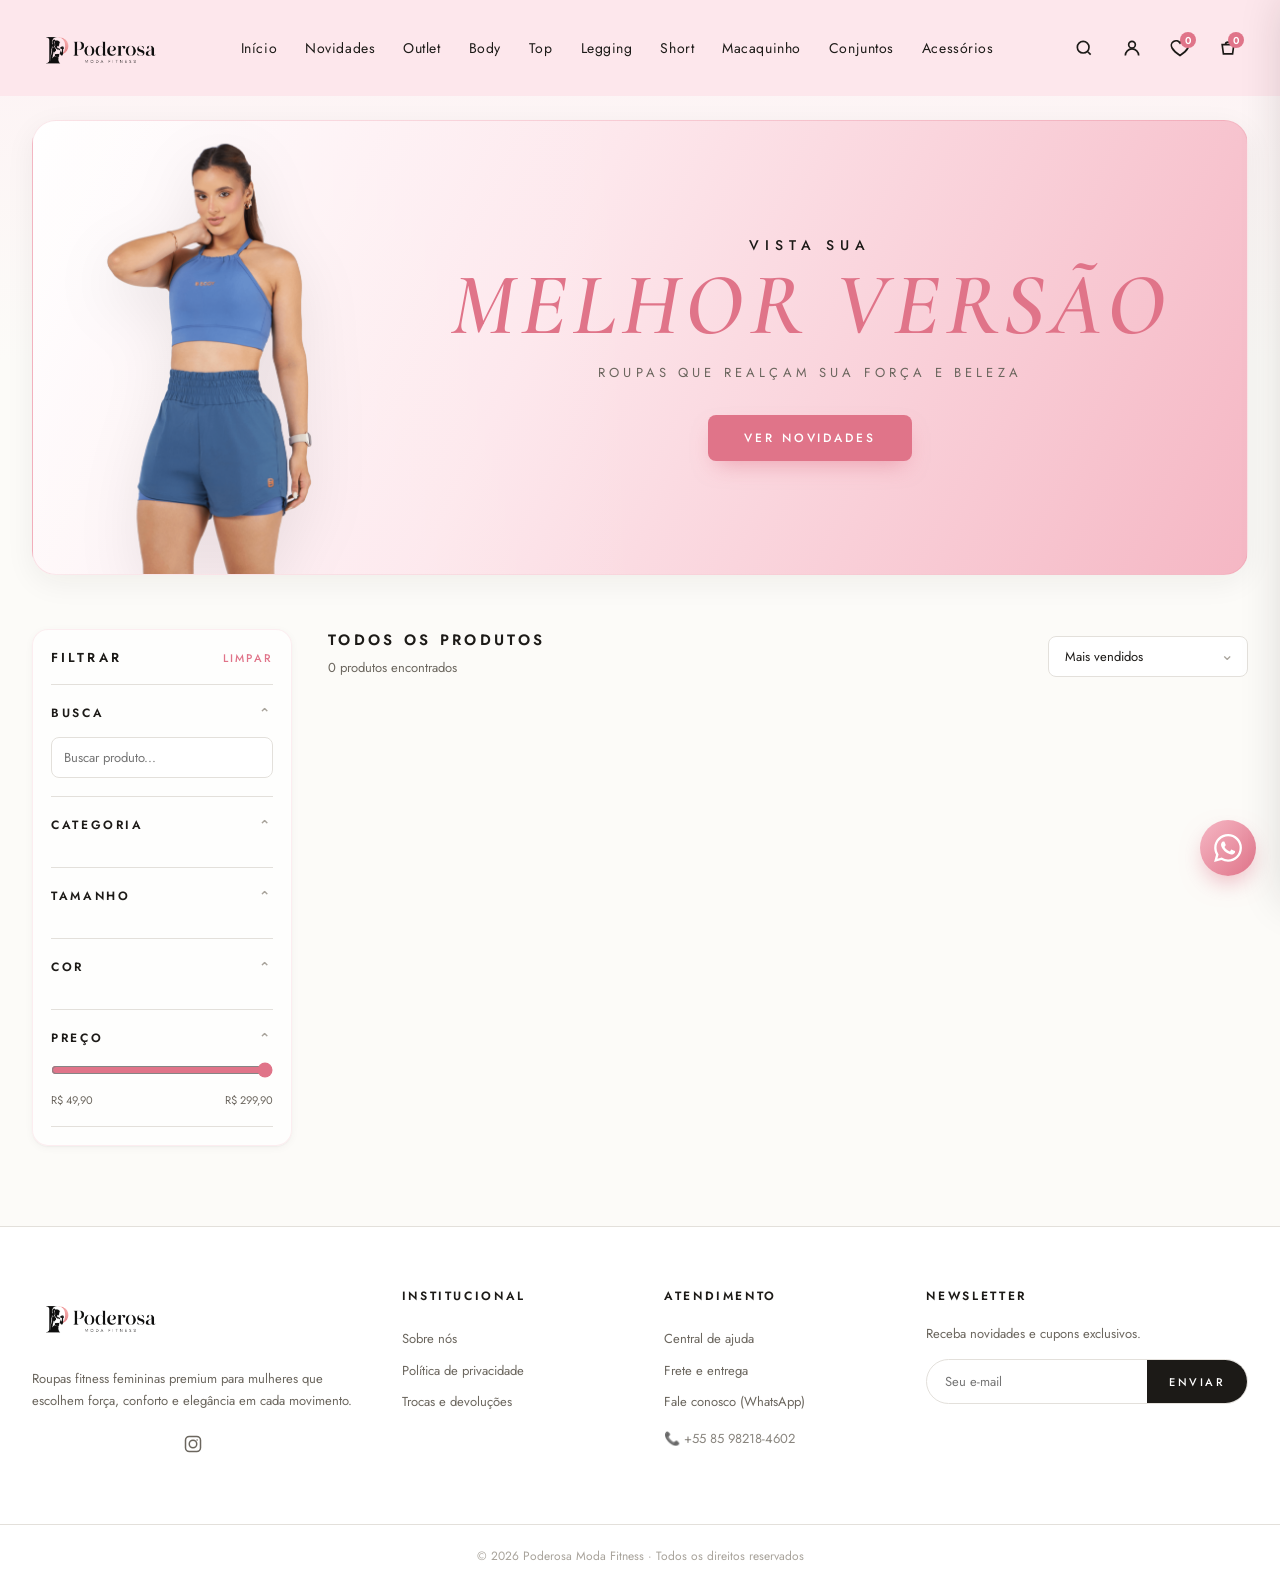
==== commit 57827fb6: "feat: categorias do menu com status novidades/outlet" ====
--- a/index.html
+++ b/index.html
@@ -9,6 +9,7 @@
   <link rel="preconnect" href="https://fonts.gstatic.com" crossorigin>
   <link href="https://fonts.googleapis.com/css2?family=Cormorant+Garamond:ital,wght@0,400;0,500;0,600;1,400&family=Jost:wght@300;400;500;600;700&display=swap" rel="stylesheet">
   <link rel="stylesheet" href="style.css" />
+  <link rel="icon" type="image/png" href="assets/favicon.icon%20poderosa.png">
 </head>
 <body>
   <!-- HEADER -->
@@ -18,10 +19,19 @@
         <img src="assets/HEADER - Editado.png" alt="Poderosa" class="logo__img" />
       </a>
 
-      <nav class="nav" id="nav">
-        <a href="#" class="nav__link nav__link--active">Início</a>
-        <a href="#produtos">Novidades</a>
+      <nav class="nav" id="nav" aria-label="Categorias">
+        <a href="index.html" class="nav__link" data-nav="categoria" data-categoria="todas">Início</a>
+        <a href="?categoria=novidades" class="nav__link" data-nav="categoria" data-categoria="novidades">Novidades</a>
+        <a href="?categoria=outlet" class="nav__link" data-nav="categoria" data-categoria="outlet">Outlet</a>
+        <a href="?categoria=body" class="nav__link" data-nav="categoria" data-categoria="body">Body</a>
+        <a href="?categoria=top" class="nav__link" data-nav="categoria" data-categoria="top">Top</a>
+        <a href="?categoria=legging" class="nav__link" data-nav="categoria" data-categoria="legging">Legging</a>
+        <a href="?categoria=short" class="nav__link" data-nav="categoria" data-categoria="short">Short</a>
+        <a href="?categoria=macaquinho" class="nav__link" data-nav="categoria" data-categoria="macaquinho">Macaquinho</a>
+        <a href="?categoria=conjuntos" class="nav__link" data-nav="categoria" data-categoria="conjuntos">Conjuntos</a>
+        <a href="?categoria=acessorios" class="nav__link" data-nav="categoria" data-categoria="acessorios">Acessórios</a>
       </nav>
+
 
       <div class="actions">
         <button class="icon-btn" aria-label="Buscar"><svg viewBox="0 0 24 24" fill="none" stroke="currentColor" stroke-width="2"><circle cx="11" cy="11" r="7"/><path d="m20 20-3.5-3.5"/></svg></button>
@@ -96,12 +106,18 @@
     </aside>
 
     <div class="products">
-      <div class="products__head">
+        <div class="products__head" data-products-head>
+
         <div>
-          <h2>TODOS OS PRODUTOS</h2>
+          <h2 id="vitrineTitle">TODOS OS PRODUTOS</h2>
           <p class="products__count"><span id="count">0</span> produtos encontrados</p>
         </div>
+
         <button class="filter-toggle" id="filterToggle" type="button">Filtrar</button>
+        <input type="hidden" id="currentCategoryStatus" value="">
+
+
+
         <div class="select">
           <select id="sortSelect" aria-label="Ordenar produtos">
             <option value="mais-vendidos">Mais vendidos</option>
--- a/style.css
+++ b/style.css
@@ -74,6 +74,9 @@
 .nav a:hover:after{width:100%}
 .nav__link--active{color:var(--pink-500)}
 .nav__outlet{color:var(--pink-500);font-weight:500}
+
+.nav__link--category-active{color:var(--pink-500);font-weight:600}
+
 
 .actions{display:flex;align-items:center;gap:8px;flex-shrink:0}
 .icon-btn{width:40px;height:40px;display:inline-grid;place-items:center;border-radius:50%;color:var(--ink);transition:all .25s var(--ease);position:relative}
@@ -772,8 +775,11 @@
   .modal-info h2{font-size:28px}
   .modal-price{font-size:22px}
   .thumb{width:65px;height:80px}
-  .whatsapp{width:52px;height:52px;right:16px;bottom:16px}
+.whatsapp{width:52px;height:52px;right:16px;bottom:18px}
   .whatsapp svg{width:24px;height:24px}
+  /* evita brigar visualmente com o botão de filtro no celular */
+  .filter-toggle{margin-bottom:82px}
+
   .variant-box{grid-template-columns:1fr;max-height:92dvh;overflow:auto}
   .variant-box > img{min-height:260px;max-height:360px}
 }
@@ -782,12 +788,20 @@
   .topbar__item:nth-child(3){display:none}
   .header__inner{padding:12px 16px}
   .logo__img{height:48px}
-  .hero{padding:0 12px}
-  .hero__card{padding:26px 16px 20px;border-radius:18px;min-height:auto}
-  .hero__model{height:200px;max-width:220px}
-  .hero__title{font-size:42px;margin-bottom:12px}
-  .hero__sub{font-size:10px;margin-bottom:20px}
-  .btn{padding:15px 24px;font-size:12px}
+
+  /* 1ª dobra: hero mais compacto e premium */
+  .hero{padding:0 12px;margin-top:10px}
+  .hero__card{padding:18px 16px 14px;border-radius:18px;min-height:auto}
+  .hero__content{padding:0;gap:8px;justify-content:center}
+  .hero__eyebrow{font-size:11px;margin-bottom:6px;letter-spacing:.36em}
+
+  .hero__model{height:228px;max-width:260px;object-position:center 20%}
+  .hero__title{font-size:36px;margin-bottom:8px;line-height:0.95}
+  .hero__sub{font-size:9px;margin-bottom:14px;line-height:1.3}
+
+  .btn{padding:12px 22px;font-size:11px;border-radius:10px}
+  .btn--primary{box-shadow:0 10px 22px -10px rgba(224,116,137,.55)}
+
   .shop{padding:0 12px;margin:24px auto}
   .products__head h2{font-size:13px;letter-spacing:.15em}
   .products__head{align-items:center;display:grid;grid-template-columns:1fr auto;gap:10px}
@@ -824,8 +838,16 @@
   .product-meta{display:none}
   .product-info .stars{font-size:11px;margin-bottom:6px}
   .price-line{margin-bottom:10px}
+  /* Deixar a marcação/sobreposição da lista mais discreta no celular */
+  .badge-product{font-size:10px; padding:6px 9px; top:10px; left:10px}
+  .product-actions{top:10px; right:10px}
+  .product-card .product-info h3{font-size:12px; margin-bottom:2px; min-height:2.6em}
+  /* Evita o texto grande “encaixar” no meio da foto */
+  .product-image img{object-position:center top;}
+
   .product-info .price{font-size:16px}
   .old-price{font-size:11px}
+
   .buy-btn{padding:10px;border-radius:10px;font-size:12px}
   .filter-group{padding:14px 0}
   .footer__inner{grid-template-columns:1fr;padding:32px 16px;gap:28px}
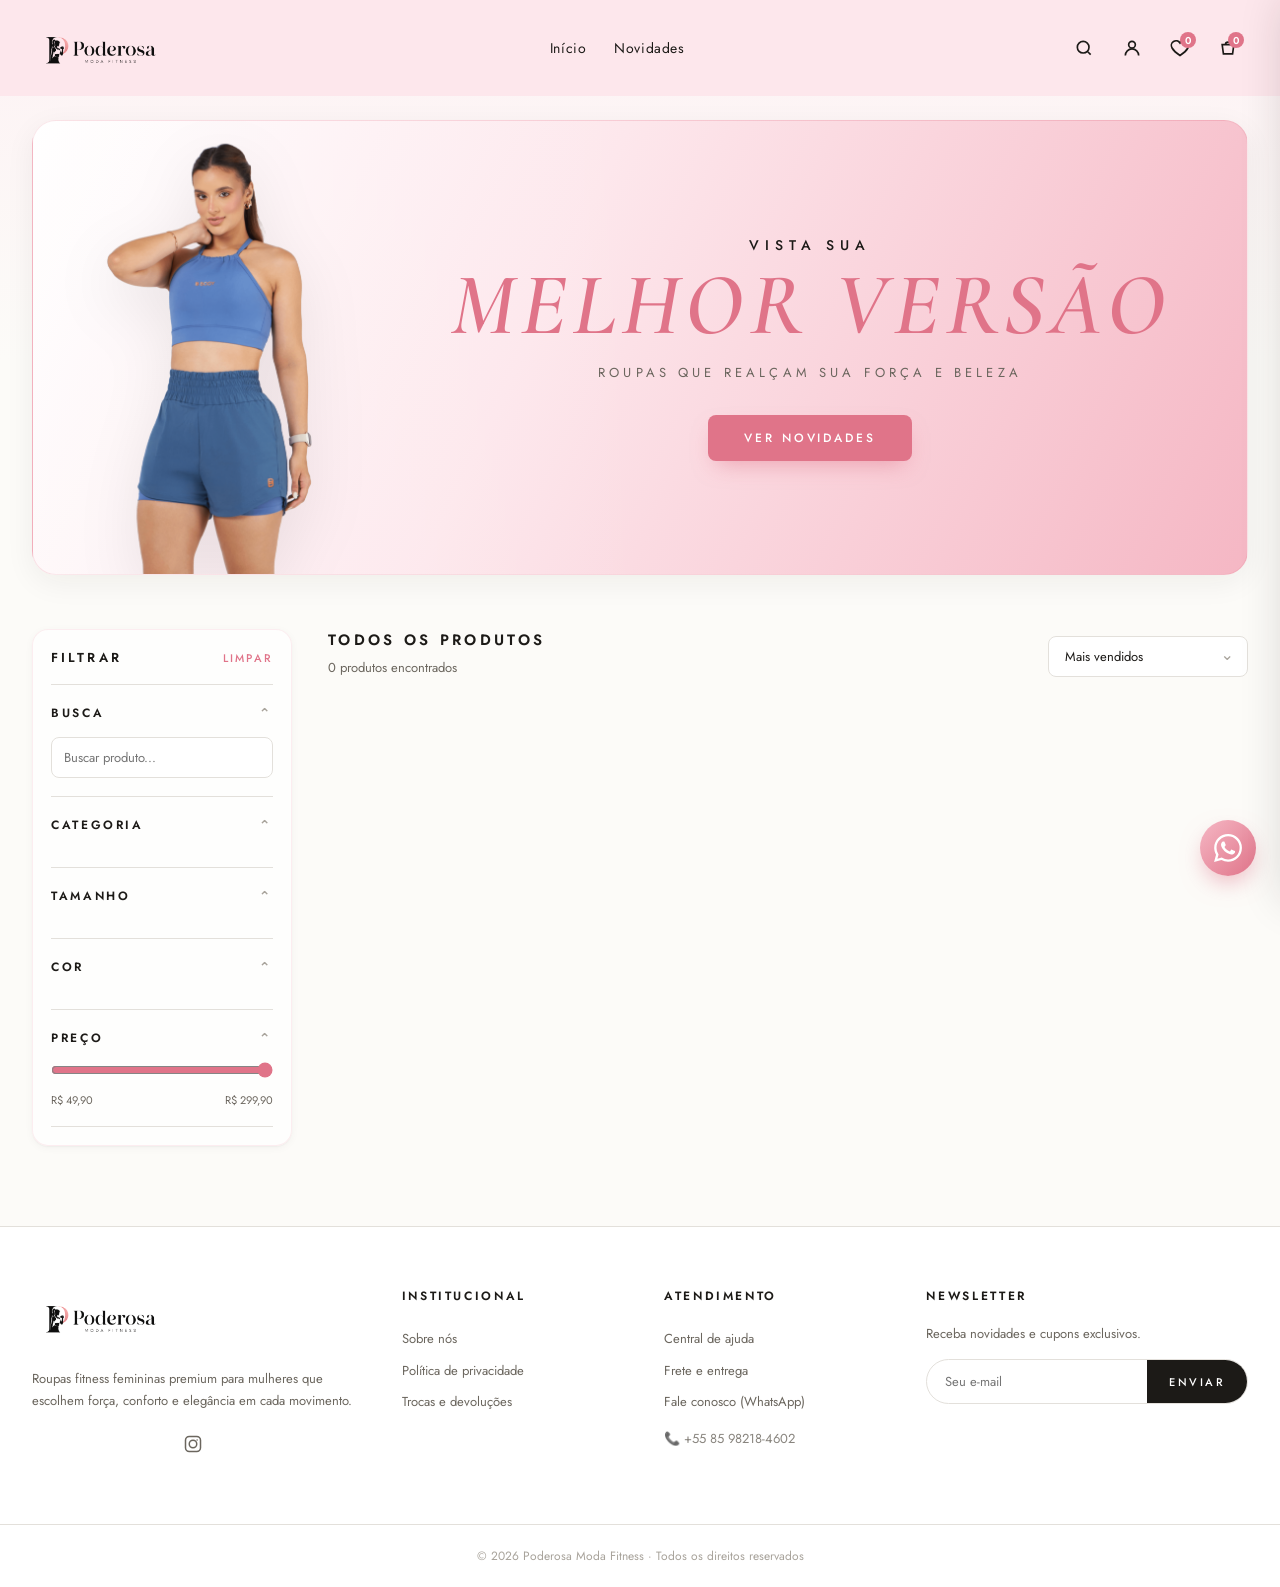
==== commit 9bd4d4ce: "Revert "feat: categorias do menu com status novidades/outlet" This reverts commit 57827fb6f7fb95923e" ====
--- a/index.html
+++ b/index.html
@@ -19,19 +19,10 @@
         <img src="assets/HEADER - Editado.png" alt="Poderosa" class="logo__img" />
       </a>
 
-      <nav class="nav" id="nav" aria-label="Categorias">
-        <a href="index.html" class="nav__link" data-nav="categoria" data-categoria="todas">Início</a>
-        <a href="?categoria=novidades" class="nav__link" data-nav="categoria" data-categoria="novidades">Novidades</a>
-        <a href="?categoria=outlet" class="nav__link" data-nav="categoria" data-categoria="outlet">Outlet</a>
-        <a href="?categoria=body" class="nav__link" data-nav="categoria" data-categoria="body">Body</a>
-        <a href="?categoria=top" class="nav__link" data-nav="categoria" data-categoria="top">Top</a>
-        <a href="?categoria=legging" class="nav__link" data-nav="categoria" data-categoria="legging">Legging</a>
-        <a href="?categoria=short" class="nav__link" data-nav="categoria" data-categoria="short">Short</a>
-        <a href="?categoria=macaquinho" class="nav__link" data-nav="categoria" data-categoria="macaquinho">Macaquinho</a>
-        <a href="?categoria=conjuntos" class="nav__link" data-nav="categoria" data-categoria="conjuntos">Conjuntos</a>
-        <a href="?categoria=acessorios" class="nav__link" data-nav="categoria" data-categoria="acessorios">Acessórios</a>
+      <nav class="nav" id="nav">
+        <a href="#" class="nav__link nav__link--active">Início</a>
+        <a href="#produtos">Novidades</a>
       </nav>
-
 
       <div class="actions">
         <button class="icon-btn" aria-label="Buscar"><svg viewBox="0 0 24 24" fill="none" stroke="currentColor" stroke-width="2"><circle cx="11" cy="11" r="7"/><path d="m20 20-3.5-3.5"/></svg></button>
@@ -106,18 +97,12 @@
     </aside>
 
     <div class="products">
-        <div class="products__head" data-products-head>
-
+      <div class="products__head">
         <div>
-          <h2 id="vitrineTitle">TODOS OS PRODUTOS</h2>
+          <h2>TODOS OS PRODUTOS</h2>
           <p class="products__count"><span id="count">0</span> produtos encontrados</p>
         </div>
-
         <button class="filter-toggle" id="filterToggle" type="button">Filtrar</button>
-        <input type="hidden" id="currentCategoryStatus" value="">
-
-
-
         <div class="select">
           <select id="sortSelect" aria-label="Ordenar produtos">
             <option value="mais-vendidos">Mais vendidos</option>
--- a/style.css
+++ b/style.css
@@ -74,9 +74,6 @@
 .nav a:hover:after{width:100%}
 .nav__link--active{color:var(--pink-500)}
 .nav__outlet{color:var(--pink-500);font-weight:500}
-
-.nav__link--category-active{color:var(--pink-500);font-weight:600}
-
 
 .actions{display:flex;align-items:center;gap:8px;flex-shrink:0}
 .icon-btn{width:40px;height:40px;display:inline-grid;place-items:center;border-radius:50%;color:var(--ink);transition:all .25s var(--ease);position:relative}
